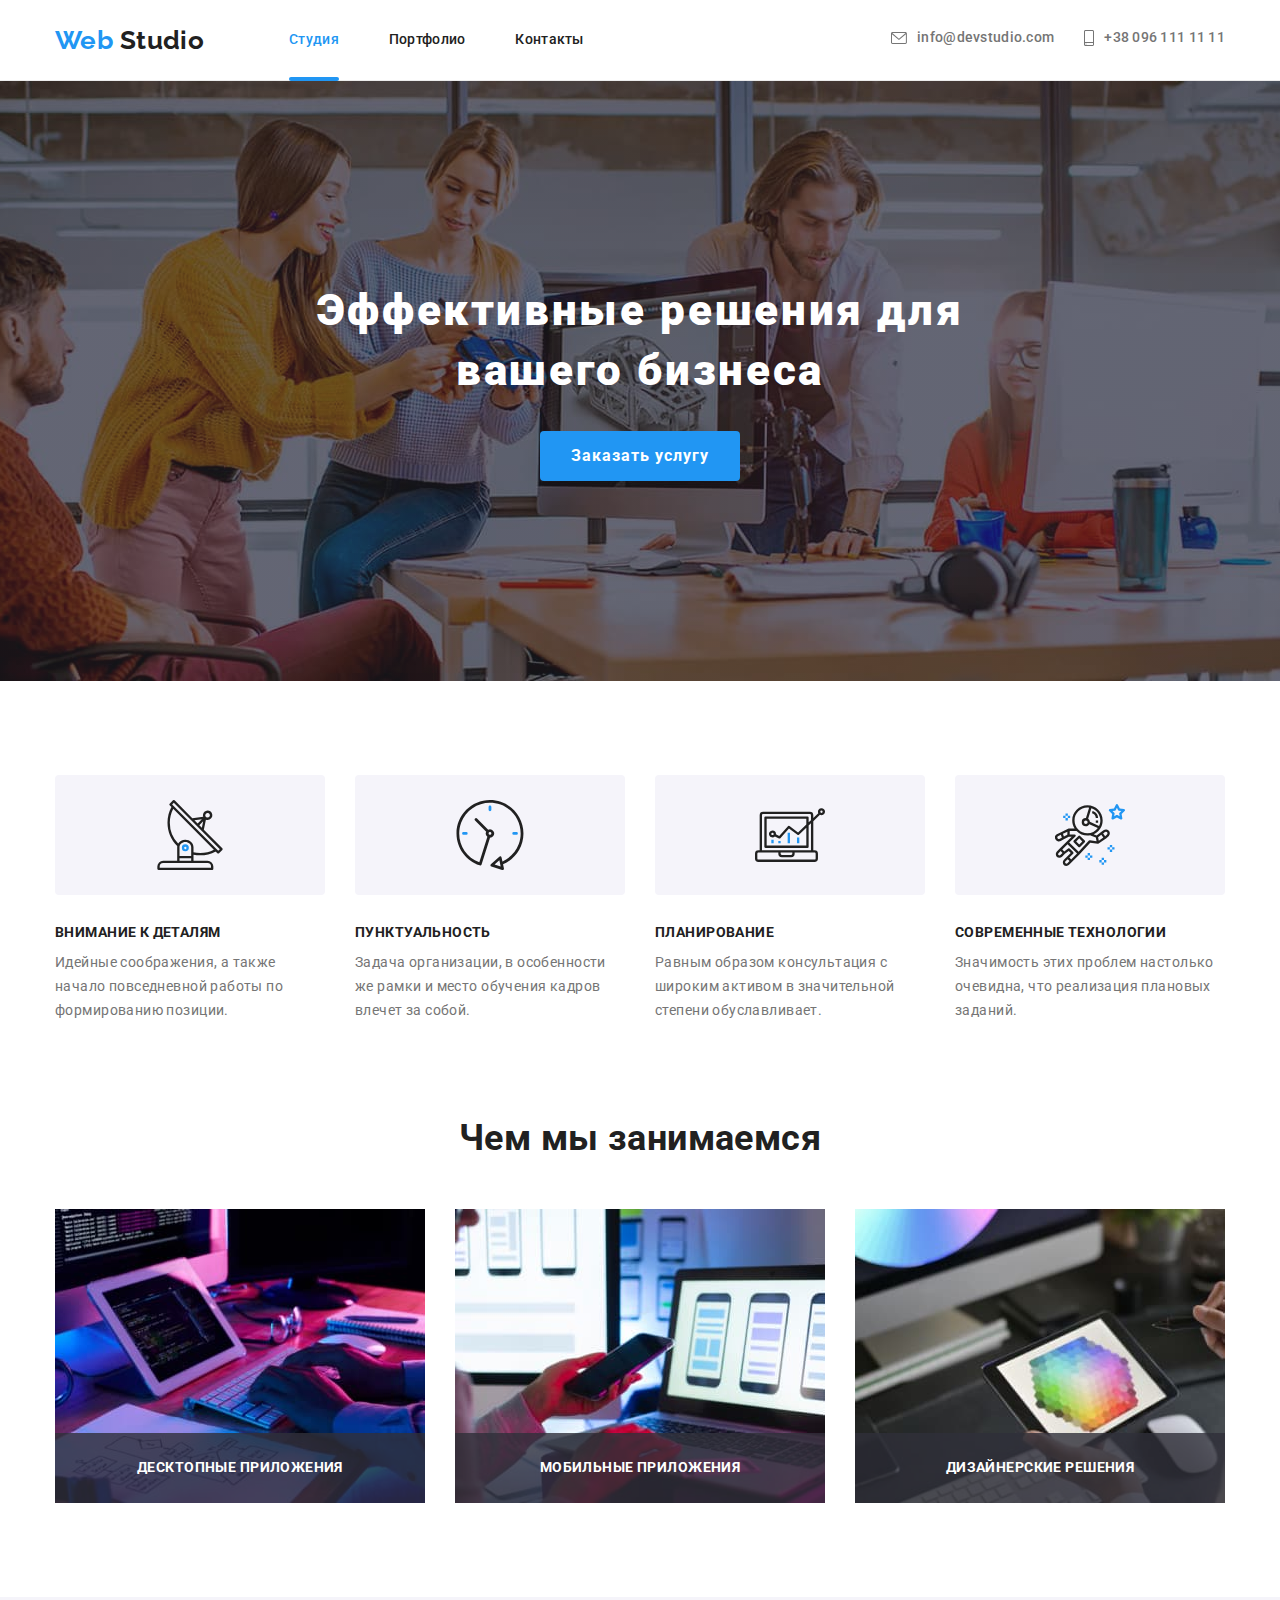
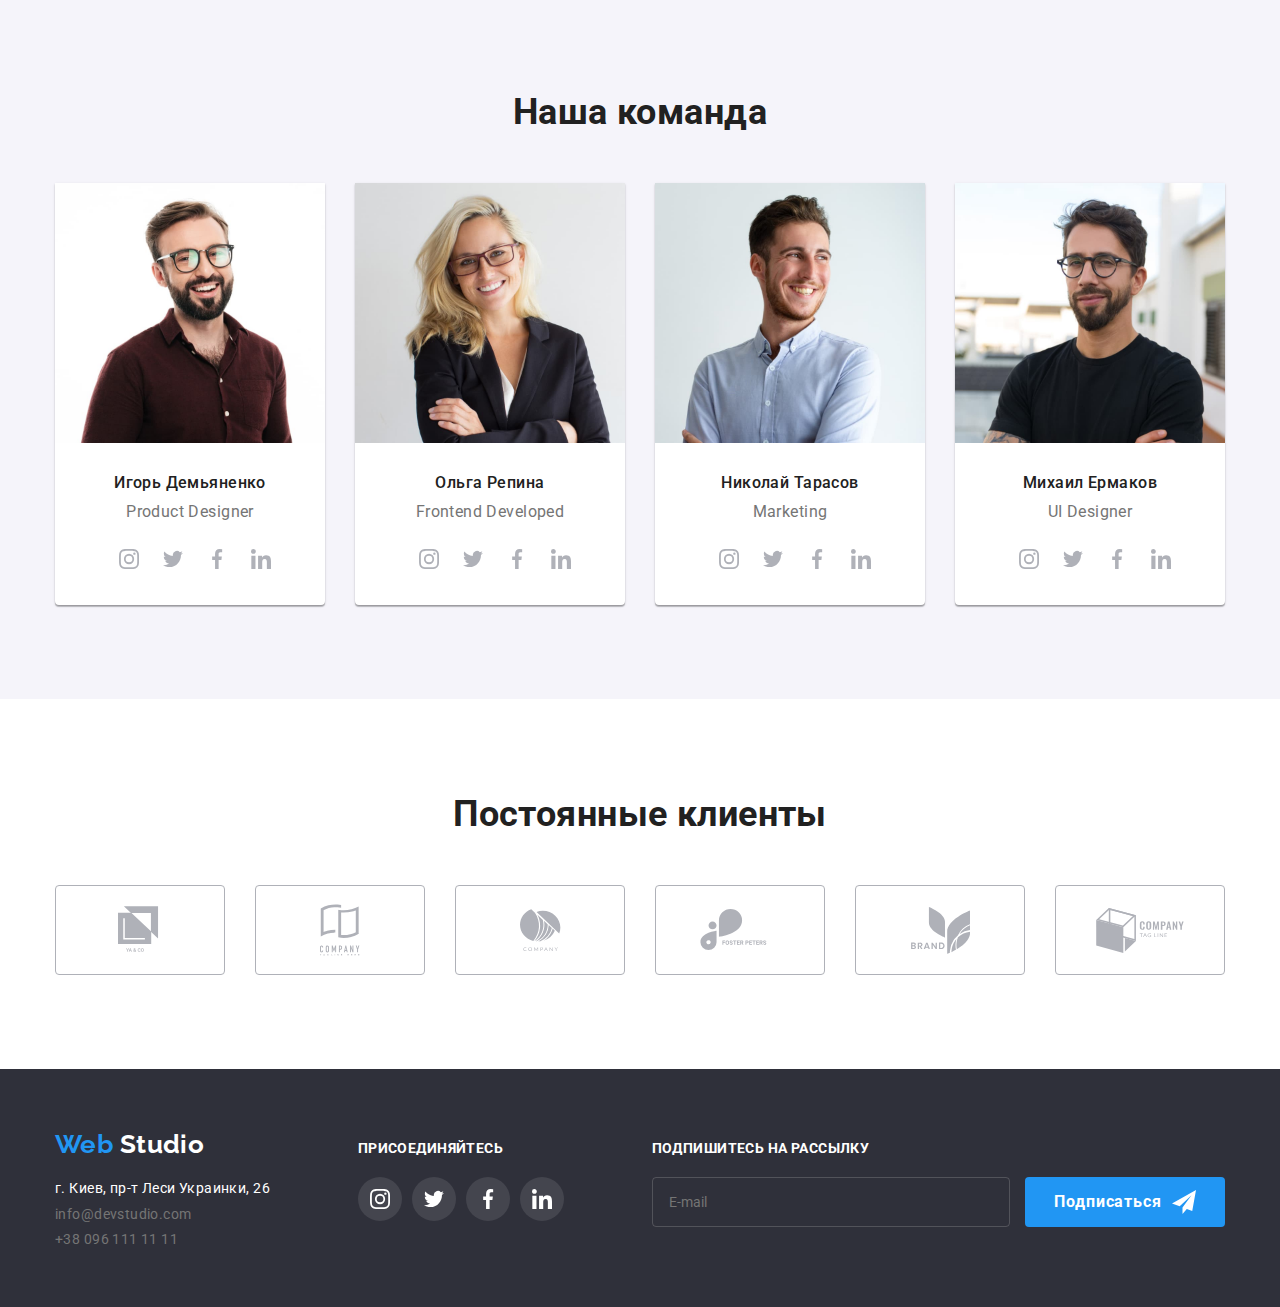
==== index.html @ 9d6dcdb8 "Suumary" ====
<!DOCTYPE html>
<html lang="ru">

<head>
  <meta charset="UTF-8">
  <meta name="viewport" content="width=device-width, initial-scale=1.0">
  <title>Студия</title>
  <link href="https://fonts.googleapis.com/css2?family=Raleway:wght@700&family=Roboto:wght@400;500;700;900&display=swap" rel="stylesheet">
  <link rel="stylesheet" href="https://cdnjs.cloudflare.com/ajax/libs/modern-normalize/0.7.0/modern-normalize.min.css">
  <link rel="stylesheet" href="./css/main.min.css">
  <script src="https://ajax.googleapis.com/ajax/libs/jquery/3.5.1/jquery.min.js"></script>
  <script src="./js/active-script.js"></script>
</head>

<body>
  <!-- Шапка сайта  -->
  <header class="page-header">

    <nav>
      <div class="container main-menu">
        <a href="./index.html" title="Logo" class="logo" lang="en"><span class="logo-color">Web</span> Studio</a>
         
        <ul class="menu-list">
          <li class="items"><a href="./index.html" class="menu-list-link">Студия</a></li>
          <li class="items"><a href="./portfolio.html" class="menu-list-link">Портфолио</a></li>
          <li class="items"><a href="./" class="menu-list-link">Контакты</a></li>
        </ul>

        <ul class="contact">
          <li class="items">
            <a href="mailto:info@devstudio.com" class="contact-link" lang="en">
              <svg class="icon-envelope">
                <use href="./images/sprite.svg#icon-envelope"></use>
              </svg> <span>info@devstudio.com</span></a>
          </li>
          <li class="items">
            <a href="tel:+380961111111" class="contact-link">
              <svg class="icon-smartphone">
                <use href="./images/sprite.svg#icon-smartphone"></use>
              </svg> <span>+38 096 111 11 11</span></a>
          </li>

        </ul>
      </div>

    </nav>
    <div class="header-line"></div>
  </header>
  <!-- Уникальный контент -->
  <main>
    <!-- Герой -->

    <section class="hero">
      <div class="hero-wrap">
        <h1 class="hero-title">
        Эффективные решения для вашего бизнеса
    </h1>

        <button type="button" class="button" data-modal-open>Заказать услугу</button>
      </div>
    </section>

    <section class="feature">
      <div class="container">
        <h2 class="reset-h indent visually-hidden">Особенности</h2>
        <ul class="feature-list">
          <li class="feature-list-items">
            <div class="feature-icon-items">
              <svg width="70" height="70">
                <use href="./images/sprite.svg#icon-antenna"></use>
              </svg>
            </div>

            <p class="feature-desc">Внимание к деталям</p>

            <p class="feature-text"> Идейные соображения, а также начало повседневной работы по формированию позиции.
            </p>
          </li>
          <li class="feature-list-items">
            <div class="feature-icon-items">
              <svg width="70" height="70">
                <use href="./images/sprite.svg#icon-clock"></use>
              </svg>
            </div>
            <p class="feature-desc">Пунктуальность</p>
            <p class="feature-text">
              Задача организации, в особенности же рамки и место обучения кадров влечет за собой.
            </p>
          </li>
          <li class="feature-list-items">
            <div class="feature-icon-items">
              <svg width="70" height="70">
                <use href="./images/sprite.svg#icon-diagram"></use>
              </svg>
            </div>
            <p class="feature-desc">Планирование</p>
            <p class="feature-text"> Равным образом консультация с широким активом в значительной степени обуславливает.
            </p>
          </li>
          <li class="feature-list-items">
            <div class="feature-icon-items">
              <svg width="70" height="70">
                <use href="./images/sprite.svg#icon-astronaut"></use>
              </svg>
            </div>
            <p class="feature-desc">Современные технологии</p>
            <p class="feature-text">Значимость этих проблем настолько очевидна, что реализация плановых заданий.
            </p>
          </li>
        </ul>
      </div>
    </section>

    <section class="box">
      <div class="container">
        <h2 class="indent">Чем мы занимаемся</h2>
        <ul class="box-list">
          <li class="box-list-items">
            <div class="items-box-1">
            <img src="./images/box-1.jpg" alt="Десктопные приложения" width="370" height="294">
            <div class="items-box-2">
            <p class="items-box-2_title">Десктопные приложения</p>
          </div>
        </div>
        </li>
            <li class="box-list-items">
              <div class="items-box-1">
              <img src="./images/box-2.jpg" alt="Мобильные приложения" width="370" height="294">
              <div class="items-box-2">
             <p class="items-box-2_title">Мобильные приложения</p>
            </div>
            </div>
            </li>
              <li class="box-list-items">
                <div class="items-box-1">
                <img src="./images/box-3.jpg" alt="Дизайнерские решения" width="370" height="294">
                <div class="items-box-2">
               <p class="items-box-2_title">Дизайнерские решения</p>
              </div>
             </div>
               </li>
        </ul>
      </div>
    </section>

    <section class="team">
      <div class="container">
        <h2 class="indent">Наша команда</h2>
        <ul class="team-list">
          <li class="team-style">
            <div>
              <img src="./images/teamcard-1.jpg" alt="Игорь Демьяненко" width="270" height="260">
            </div>
            <!-- Сделал div с помощью css можно будет легко задать стили, еще был вариант сделать список в списке.-->
            <div>
              <h3 class="team-title">Игорь Демьяненко</h3>
              <p class="team-text" lang="en">Product Designer</p>
            </div>
            <ul class="team-icon">
              <li class="items">
                <a href="" class="team-icon-link">
                  <svg width="20" height="20">
                    <use href="./images/sprite.svg#icon-instagram"></use>
                  </svg>
                </a>
              </li>
              <li class="items">
                <a href="" class="team-icon-link">
                  <svg width="20" height="20">
                    <use href="./images/sprite.svg#icon-twitter"></use>
                  </svg>
                </a>
              </li>
              <li class="items">
                <a href="" class="team-icon-link">
                  <svg width="20" height="20">
                    <use href="./images/sprite.svg#icon-facebook"></use>
                  </svg>
                </a>
              </li>
              <li class="items">
                <a href="" class="team-icon-link">
                  <svg width="20" height="20">
                    <use href="./images/sprite.svg#icon-linkedin"></use>
                  </svg>
                </a>
              </li>
            </ul>
          </li>
          <li class="team-style">
            <div>
              <img src="./images/teamcard-2.jpg" alt="Ольга Репина" width="270" height="260">
            </div>

            <div>
              <h3 class="team-title">Ольга Репина</h3>
              <p class="team-text" lang="en">Frontend Developed</p>
            </div>
            <ul class="team-icon">
              <li class="items">
                <a href="" class="team-icon-link">
                  <svg width="20" height="20">
                    <use href="./images/sprite.svg#icon-instagram"></use>
                  </svg>
                </a>
              </li>
              <li class="items">
                <a href="" class="team-icon-link">
                  <svg width="20" height="20">
                    <use href="./images/sprite.svg#icon-twitter"></use>
                  </svg>
                </a>
              </li>
              <li class="items">
                <a href="" class="team-icon-link">
                  <svg width="20" height="20">
                    <use href="./images/sprite.svg#icon-facebook"></use>
                  </svg>
                </a>
              </li>
              <li class="items">
                <a href="" class="team-icon-link">
                  <svg width="20" height="20">
                    <use href="./images/sprite.svg#icon-linkedin"></use>
                  </svg>
                </a>
              </li>
            </ul>
          </li>
          <li class="team-style">
            <div>
              <img src="./images/teamcard-3.jpg" alt="Николай Тарасов" width="270" height="260">
            </div>

            <div>
              <h3 class="team-title">Николай Тарасов</h3>
              <p class="team-text" lang="en">Marketing</p>
            </div>
            <ul class="team-icon">
              <li class="items">
                <a href="" class="team-icon-link">
                  <svg width="20" height="20">
                    <use href="./images/sprite.svg#icon-instagram"></use>
                  </svg>
                </a>
              </li>
              <li class="items">
                <a href="" class="team-icon-link">
                  <svg width="20" height="20">
                    <use href="./images/sprite.svg#icon-twitter"></use>
                  </svg>
                </a>
              </li>
              <li class="items">
                <a href="" class="team-icon-link">
                  <svg width="20" height="20">
                    <use href="./images/sprite.svg#icon-facebook"></use>
                  </svg>
                </a>
              </li>
              <li class="items">
                <a href="" class="team-icon-link">
                  <svg width="20" height="20">
                    <use href="./images/sprite.svg#icon-linkedin"></use>
                  </svg>
                </a>
              </li>
            </ul>
          </li>
          <li class="team-style">
            <div>
              <img src="./images/teamcard-4.jpg" alt="Михаил Ермаков" width="270" height="260">
            </div>

            <div>
              <h3 class="team-title">Михаил Ермаков</h3>
              <p class="team-text" lang="en">UI Designer</p>
            </div>
            <ul class="team-icon">
              <li class="items">
                <a href="" class="team-icon-link">
                  <svg width="20" height="20">
                    <use href="./images/sprite.svg#icon-instagram"></use>
                  </svg>
                </a>
              </li>
              <li class="items">
                <a href="" class="team-icon-link">
                  <svg width="20" height="20">
                    <use href="./images/sprite.svg#icon-twitter"></use>
                  </svg>
                </a>
              </li>
              <li class="items">
                <a href="" class="team-icon-link">
                  <svg width="20" height="20">
                    <use href="./images/sprite.svg#icon-facebook"></use>
                  </svg>
                </a>
              </li>
              <li class="items">
                <a href="" class="team-icon-link">
                  <svg width="20" height="20">
                    <use href="./images/sprite.svg#icon-linkedin"></use>
                  </svg>
                </a>
              </li>
            </ul>
          </li>
        </ul>

      </div>
    </section>
    <section class="client">
      <div class="container">
        <h2 class="indent">Постоянные клиенты</h2>

        <ul class="client-list">
          <li class="items">
            <a href="" class="client-list-link">
              <svg width="44.27" height="49.23">
                <use href="./images/sprite.svg#icon-logo-1"></use>
              </svg>
            </a>
          </li>
          <li class="items">
            <a href="" class="client-list-link">
              <svg width="40" height="52">
                <use href="./images/sprite.svg#icon-logo-2"></use>
              </svg>
            </a>
          </li>
          <li class="items">
            <a href="" class="client-list-link">
              <svg width="41" height="42.6">
                <use href="./images/sprite.svg#icon-logo-3"></use>
              </svg>
            </a>
          </li>
          <li class="items">
            <a href="" class="client-list-link">
              <svg width="79.66" height="42.02">
                <use href="./images/sprite.svg#icon-logo-4"></use>
              </svg>
            </a>
          </li>
          <li class="items">
            <a href="" class="client-list-link">
              <svg width="59" height="47">
                <use href="./images/sprite.svg#icon-logo-5"></use>
              </svg>
            </a>
          </li>
          <li class="items">
            <a href="" class="client-list-link">
              <svg width="88.48" height="45.44">
                <use href="./images/sprite.svg#icon-logo-6"></use>
              </svg>
            </a>
          </li>
        </ul>
      </div>
    </section>
  </main>
  <footer class="footer-section">
    <div class="footer-container">
      <div>
        <a href="./index.html" class="logo-footer" lang="en"><span class="logo-color">Web</span> Studio</a>
        <address>

        <ul class="reset-ul footer-list" class="">
            <li class="footer-contact-text">г. Киев, пр-т Леси Украинки, 26</li>
            <li class="footer-list-marg"><a href="mailto:info@devstudio.com" class="footer-contact-link" lang="en"> info@devstudio.com </a></li>
            <li class="footer-list-marg"><a href="tel:+380961111111" class="footer-contact-link"> +38 096 111 11 11 </a></li></ul>
    </address>
      </div>
      <div class="footer-social">
        <b class="footer-social-title">присоединяйтесь</b>
        <ul class="footer-social-list">
          <li class="items">
            <a href="" class="footer-social-link">
              <svg width="20" height="20">
                <use href="./images/sprite.svg#icon-instagram"></use>
              </svg>
            </a>
          </li>
          <li class="items">
            <a href="" class="footer-social-link">
              <svg width="20" height="20">
                <use href="./images/sprite.svg#icon-twitter"></use>
              </svg>
            </a>
          </li>
          <li class="items">
            <a href="" class="footer-social-link">
              <svg width="20" height="20">
                <use href="./images/sprite.svg#icon-facebook"></use>
              </svg>
            </a>
          </li>
          <li class="items">
            <a href="" class="footer-social-link">
              <svg width="20" height="20">
                <use href="./images/sprite.svg#icon-linkedin"></use>
              </svg>
            </a>
          </li>
        </ul>
      </div>
      <div class="footer-form">
        <b class="footer-social-title">Подпишитесь на рассылку</b>
        <form action="" class="footer-form-action">
          <input type="email" name="mail" id="mail" placeholder="E-mail"> 
          <button type="submit" class="button">Подписаться<svg width="24" height="24" class="footer-botton_icon">
            <use href="./images/sprite.svg#icon-send"></use>
          </svg> </button>
        </form>
      </div>
    </div>

  </footer>
  <div class="backdrop is-hidden" data-modal>
    <div class="modal">
        <button type="button" class="close-modal" data-modal-close>
          <svg width="11" height="11">
            <use href="./images/sprite.svg#icon-close"></use>
          </svg>
        </button>
      <div class="modal-form">
      <p class="modal-form_title">Оставьте свои данные, мы вам перезвоним</p>
       <form action="" class="modal-form_action">
       <div class="modal-form_action-input">
        <label for="name">Имя</label>
        <div class="modal-form_icon">
        <input type="text" name="name" id="name">
          <svg width="18" height="18" class="modal-form_icon-input">
            <use href="./images/sprite.svg#icon-person-black"></use>
          </svg>
        </div>
       </div>
       <div class="modal-form_action-input"> 
         <label for="tel">Телефон</label>
       <div class="modal-form_icon">
        <input type="tel" name="tel" id="tel">
        <svg width="18" height="18" class="modal-form_icon-input" >
          <use href="./images/sprite.svg#icon-phone-black"></use>
        </svg>
       </div>
      </div>
        <div class="modal-form_action-input">
          <label for="email">Почта</label>
          <div class="modal-form_icon">
            <input type="email" name="email" id="email">
          <svg width="18" height="18" class="modal-form_icon-input">
            <use href="./images/sprite.svg#icon-email-black"></use>
          </svg>
          </div>
        </div>
        <div class="modal-form_action-input">
          <label for="comment">Комментарий</label>
          <textarea name="comment" id="comment" cols="30" rows="10" placeholder="Введите текст"></textarea>
        </div>
        
       <div class="modal-form_action-check">
  
         <input type="checkbox" name="check" id="check" class="modal-form_check visually-hidden">
        <label for="check" class="modal-form_check-label">Соглашаюсь с рассылкой и принимаю <a href="" class="modal-form_action-link">Условия договора</a></label>
        
        </div>
<div class="modal-form_button">
  <button type="submit" class="button">Отправить</button>
</div>
        
       </form>
      </div>
      
    </div>
  </div>
  <script src="./js/modal.js"></script>
</body>

</html>
---- css/main.min.css ----
*,::after,::before{margin:0;padding:0}img{display:block}address{font-style:normal}button{border:0}a{text-decoration:none}ul{list-style-type:none}input:focus{outline:none}textarea{outline:none}:focus{outline:none}body{font-family:"Roboto",sans-serif;color:#757575;background-color:#fff;font-size:14px;line-height:1.17;letter-spacing:0.03em}h2{color:#212121;font-weight:700;font-size:36px;line-height:1.17;text-align:center}.page-header{border-bottom:1px solid #ECECEC}.container{width:1200px;margin-left:auto;margin-right:auto;padding-left:15px;padding-right:15px}.button{display:inline-block;min-width:200px;min-height:50px;margin:auto;border-radius:4px;color:#fff;background-color:#2196F3;font-weight:700;font-size:16px;line-height:1.9;letter-spacing:0.06em;transition:background-color 250ms cubic-bezier(0.4, 0, 0.2, 1)}.button:hover,.button:focus{background-color:#188CE8;cursor:pointer}.logo{color:#212121;font-family:"Raleway",sans-serif;font-weight:700;font-size:26px;line-height:1.19}.logo-color{color:#2196F3}.main-menu{display:flex;align-items:center}.menu-list{display:flex;margin-left:85px;font-weight:500;line-height:1.14;letter-spacing:0.02em}.menu-list .items:not(:last-child){margin-right:50px}.menu-list-link{padding-left:0;display:block;padding-top:32px;padding-bottom:32px;color:#212121;transition:color 250ms cubic-bezier(0.4, 0, 0.2, 1)}.menu-list .items{position:relative}.menu-list-link:hover::after{content:'';display:inherit;background-color:#2196F3}.menu-list .active{color:#2196F3}.menu-list .active::after{display:inherit;content:'';width:100%;height:4px;background-color:#2196F3;border-radius:2px;position:absolute;bottom:-1px;left:0}.menu-list-link:hover,.menu-list-link:focus{color:#2196F3}.contact{display:flex;margin-left:auto;font-weight:500;font-size:14px;line-height:1.14;letter-spacing:0.02em}.contact .items:not(:first-child){margin-left:30px}.icon-smartphone{width:10px;height:16px;margin-right:10px}.icon-envelope{width:16px;height:12px;margin-right:10px}.contact-link{display:inline-flex;align-items:center;color:#757575;fill:#757575;transition:color 250ms cubic-bezier(0.4, 0, 0.2, 1),fill 250ms cubic-bezier(0.4, 0, 0.2, 1)}.contact-link:hover,.contact-link:focus{color:#2196F3;fill:#2196F3}.hero{max-width:1600px;min-height:600px;margin-left:auto;margin-right:auto;background-image:linear-gradient(to right, rgba(47,48,58,0.4), rgba(47,48,58,0.4)),url(../images/header.jpg);background-color:black;background-repeat:no-repeat;background-position:center;background-size:cover;text-align:center;display:flex}.hero-wrap{max-width:696px;margin:auto;padding:0 15px}.hero-title{margin-top:0;margin-bottom:30px;color:#ffffff;font-weight:900;font-size:44px;line-height:1.36;letter-spacing:0.06em}.feature-desc{color:#212121;font-weight:700;line-height:1.14;text-transform:uppercase;margin-bottom:10px}.feature-text{line-height:1.714}.feature-list .feature-list-items:not(:first-child){margin-left:30px}.feature{padding-top:94px}.feature-icon-items{width:270px;height:120px;display:inline-flex;align-items:center;justify-content:center;background:#F5F4FA;border-radius:4px;margin-bottom:30px}.feature-title{color:#212121;font-weight:700;line-height:1.14}.feature-list,.box-list,.client-list,.team-list{display:flex}.box{padding-top:94px;padding-bottom:94px;text-align:center}.box-list-items:not(:first-child){margin-left:30px}.items-box-1{position:relative}.items-box-2{position:absolute;width:100%;min-height:70px;background-color:rgba(47,48,58,0.8);bottom:0;display:flex;align-items:center;justify-content:center}.box-title{color:#ffffff;font-weight:700;line-height:1.14;text-transform:uppercase}.items-box-2_title{color:#ffffff;font-weight:700;text-transform:uppercase;line-height:1.14}.team-text{display:block;margin-top:10px;margin-bottom:16px;font-size:16px;line-height:1.19}.team{padding-top:94px;padding-bottom:94px;text-align:center;background-color:#F5F4FA}.team-icon{display:flex;justify-content:center;margin-bottom:24px}.team-style{width:calc((100% - 90px)/4);background-color:#fff;box-shadow:0px 1px 3px rgba(0,0,0,0.12),0px 1px 1px rgba(0,0,0,0.14),0px 2px 1px rgba(0,0,0,0.2);border-radius:0px 0px 4px 4px}.team-style:not(:last-child){margin-right:30px}.team-icon-link{width:44px;height:44px;display:inline-flex;align-items:center;justify-content:center;fill:#afb1b8;border-radius:50%;transition:background-color 250ms cubic-bezier(0.4, 0, 0.2, 1),fill 250ms cubic-bezier(0.4, 0, 0.2, 1)}.team-icon-link:hover,.team-icon-link:focus{fill:#FFFFFF;background-color:#2196F3;border-radius:50%}.team-icon:not(:first-child){margin-left:10px}.team-title{display:block;margin-top:30px;color:#212121;font-weight:500;font-size:16px;line-height:1.19}.client{padding-top:94px;padding-bottom:94px}.client-list .items:not(:first-child){margin-left:30px}.client-list-link{width:170px;height:90px;display:inline-flex;align-items:center;justify-content:center;border:1px solid #AFB1B8;border-radius:4px;fill:#afb1b8;transition:border-color 250ms cubic-bezier(0.4, 0, 0.2, 1),fill 250ms cubic-bezier(0.4, 0, 0.2, 1)}.client-list-link:hover,.client-list-link:focus{fill:#2196F3;border-color:#2196F3}.footer-container{display:flex;justify-content:space-between;align-items:baseline;width:1200px;margin-left:auto;margin-right:auto;padding-left:15px;padding-right:15px;padding-top:60px;padding-bottom:60px}.footer-section{background-color:#2F303A}.footer-social-list{display:flex}.footer-social-list .items:not(:first-child){margin-left:10px}.footer-contact-text{color:#ffffff;line-height:1.17}.footer-form-action .button{display:inline-flex;justify-content:center;align-items:center;margin-left:12px;transition:all 250ms cubic-bezier(0.4, 0, 0.2, 1)}.footer-form-action .button:hover,.footer-form-action .button:focus{background-color:#188CE8}.footer-form-action input{min-width:358px;min-height:50px;border:1px solid rgba(165,165,165,0.3);border-radius:4px;background:transparent;padding-left:16px;color:#fff}.footer-botton_icon{margin-left:10px;fill:#ffffff}.footer-contact-link{display:inline-flex;align-items:center;color:#757575;fill:#757575;transition:color 250ms cubic-bezier(0.4, 0, 0.2, 1),fill 250ms cubic-bezier(0.4, 0, 0.2, 1)}.footer-contact-link:hover,.footer-contact-link:focus{color:#2196F3;fill:#2196F3}.footer-social-link{width:44px;height:44px;display:inline-flex;align-items:center;justify-content:center;background-color:rgba(255,255,255,0.1);border-radius:50%;fill:#ffffff;transition:background-color 250ms cubic-bezier(0.4, 0, 0.2, 1),fill 250ms cubic-bezier(0.4, 0, 0.2, 1)}.footer-social-link:hover,.footer-social-link:focus{background-color:#2196F3;fill:#ffffff}.footer-list-marg{margin-top:9px}.footer-social-title{display:block;padding-bottom:20px;color:#ffffff;font-weight:700;line-height:1.14;text-transform:uppercase}.logo-footer{display:block;margin-bottom:20px;font-family:"Raleway",sans-serif;font-weight:700;font-size:26px;line-height:1.19;color:#ffffff}.portfolio-project-list{display:flex;flex-wrap:wrap}.portfolio-project-items{width:calc((100% - 60px)/3);margin-right:30px;margin-bottom:30px}.portfolio-project-items:nth-child(3n){margin-right:0}.portfolio-project-items:nth-last-child(-n+3){margin-bottom:0}.portfolio-project-block{margin:20px 24px}.portfolio-project-items-link{display:inline-block;border:1px solid #EEEEEE}.portfolio-project-items-link:hover,.portfolio-project-items-link:focus{box-shadow:0px 1px 1px rgba(0,0,0,0.12),0px 4px 4px rgba(0,0,0,0.06),1px 4px 6px rgba(0,0,0,0.16)}.portfolio{padding-top:94px;padding-bottom:94px}.portfolio-project-items_images{position:relative;overflow:hidden}.portfolio-project-items_text{position:absolute;top:0;left:0;width:100%;height:100%;background:rgba(33,150,243,0.9);display:flex;align-items:center;justify-content:center;padding-left:24px;padding-right:24px;transform:translateY(100%);transition:transform 250ms cubic-bezier(0.4, 0, 0.2, 1)}.portfolio-project-items-link:hover .portfolio-project-items_text,.portfolio-project-items-link:focus .portfolio-project-items_text{transform:translateY(0%)}.portfolio-project-title{margin-bottom:4px;color:#212121;font-weight:700;font-size:18px;line-height:2;letter-spacing:0.06em}.portfolio-project{margin-top:50px}.portfolio-project-text{color:#757575;font-size:16px;line-height:1.9}.portfolio-project-desc{color:#ffffff;font-size:18px;line-height:1.6}.portfolio-menu-button{padding:6px 22px;background-color:#F5F4FA;color:#212121;border-radius:4px;font-weight:500;font-size:16px;line-height:1.625;cursor:pointer;transition:color 250ms cubic-bezier(0.4, 0, 0.2, 1),background-color 250ms cubic-bezier(0.4, 0, 0.2, 1)}.portfolio-menu-button:hover,.portfolio-menu-button:focus{background-color:#2196F3;color:#fff}.portfolio-menu-filter{display:flex;justify-content:center}.portfolio-menu-filter .items:not(:first-child){margin-left:8px}.portfolio-title{margin-top:0;margin-bottom:30px;color:#ffffff;font-weight:900;font-size:44px;line-height:1.36;letter-spacing:0.06em;text-align:center}.indent{margin-bottom:50px}.backdrop{position:fixed;top:0;left:0;width:100%;height:100%;background-color:rgba(0,0,0,0.2);opacity:1;transition:opacity 250ms cubic-bezier(0.4, 0, 0.2, 1)}.modal{position:absolute;width:528px;height:581px;top:50%;left:50%;background-color:#FFFFFF;box-shadow:0px 1px 3px rgba(0,0,0,0.12),0px 1px 1px rgba(0,0,0,0.14),0px 2px 1px rgba(0,0,0,0.2);border-radius:4px;transform:translate(-50%, -50%) scale(1);transition:all 250ms cubic-bezier(0.4, 0, 0.2, 1)}.backdrop.is-hidden{opacity:0;visibility:hidden;pointer-events:none}.backdrop.is-hidden .modal{transform:translate(-50%, -50%) scale(0.2)}.close-modal{position:absolute;width:30px;height:30px;top:0;right:0;margin-top:8px;margin-right:8px;display:flex;align-items:center;justify-content:center;background-color:#ffffff;border:1px solid rgba(0,0,0,0.1);border-radius:50%;cursor:pointer;transition:fill 250ms cubic-bezier(0.4, 0, 0.2, 1)}.close-modal:hover,.close-modal:focus{fill:#2196F3}.modal-form{margin-top:40px}.modal-form_title{margin-bottom:12px;font-weight:700;font-size:20px;line-height:1.15;text-align:center;color:#212121}.modal-form_action-input{display:flex;flex-direction:column;max-width:448px;margin-left:auto;margin-right:auto;font-size:12px;letter-spacing:0.01em}.modal-form_action-check{margin-top:20px;max-width:423px;margin-left:auto;margin-right:auto}.modal-form_action-check{font-size:14px;line-height:24px;letter-spacing:0.03em;color:#757575}.modal-form_action-input input{border:1px solid rgba(33,33,33,0.2);border-radius:4px;width:100%;height:40px;padding-left:42px}.modal-form_action-input input:hover,.modal-form_action-input input:focus{border:1px solid #2196F3;cursor:pointer}.modal-form_action-input:focus-within{fill:#2196F3}.modal-form_action-input textarea{border:1px solid rgba(33,33,33,0.2);border-radius:4px;resize:none;width:448px;height:120px;margin-top:4px;padding:12px 16px}.modal-form_action-input textarea:hover:hover,.modal-form_action-input textarea:hover:focus{border:1px solid #2196F3;cursor:pointer}.modal-form_action-input textarea:hover:focus:hover,.modal-form_action-input textarea:hover:focus:focus{border:1px solid #2196F3;cursor:pointer}.modal-form_action-input textarea::placeholder{line-height:1.14;letter-spacing:0.01em;color:rgba(117,117,117,0.5)}.modal-form_button{margin-top:30px;text-align:center}.modal-form_action-input+.modal-form_action-input{margin-top:10px}.modal-form_button .button{transition:background-color 250ms cubic-bezier(0.4, 0, 0.2, 1)}.modal-form_button .button:hover,.modal-form_button .button:focus{background-color:#188CE8}.modal-form_action-link{color:#2196F3;text-decoration:underline}.modal-form_action-link:hover,.modal-form_action-link:focus{text-decoration:none}.modal-form_icon{position:relative;margin-top:4px}.modal-form_icon:hover,.modal-form_icon:focus{fill:#2196F3}.modal-form_icon-input{position:absolute;left:0;top:50%;transform:translateY(-50%);margin-left:12px;pointer-events:none}.modal-form_check-label{display:flex;align-items:center}.modal-form_check-label::before{content:'';display:flex;align-items:center;display:block;width:16px;height:15px;background-image:url(../images/form-icon.svg);background-repeat:no-repeat;margin-right:10px}.modal-form_check:checked+.modal-form_check-label::before{background-image:url(../images/forma-icon-checked.svg);background-repeat:no-repeat;background-color:#2196F3;border-radius:2px;background-position:center}.visually-hidden{position:absolute !important;clip:rect(1px 1px 1px 1px);clip:rect(1px, 1px, 1px, 1px);padding:0 !important;border:0 !important;height:1px !important;width:1px !important;overflow:hidden}
/*# sourceMappingURL=main.min.css.map */
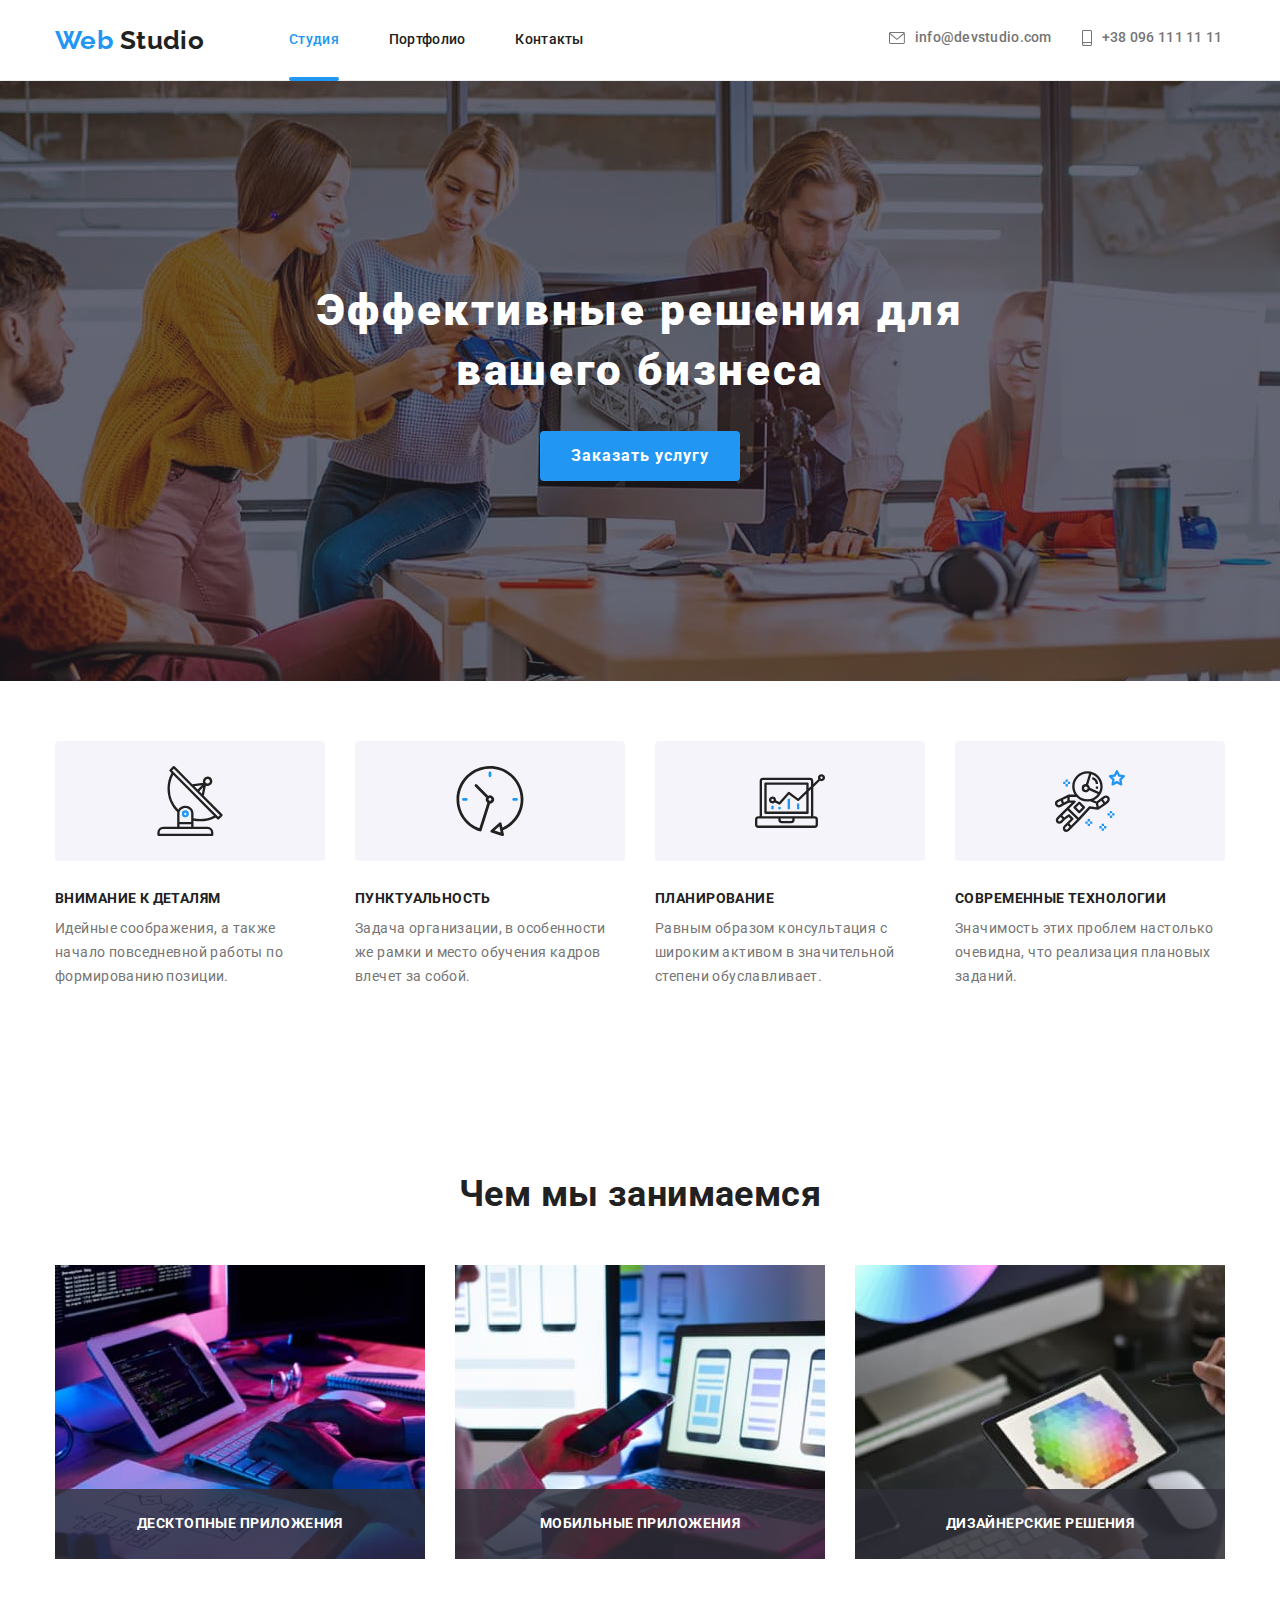
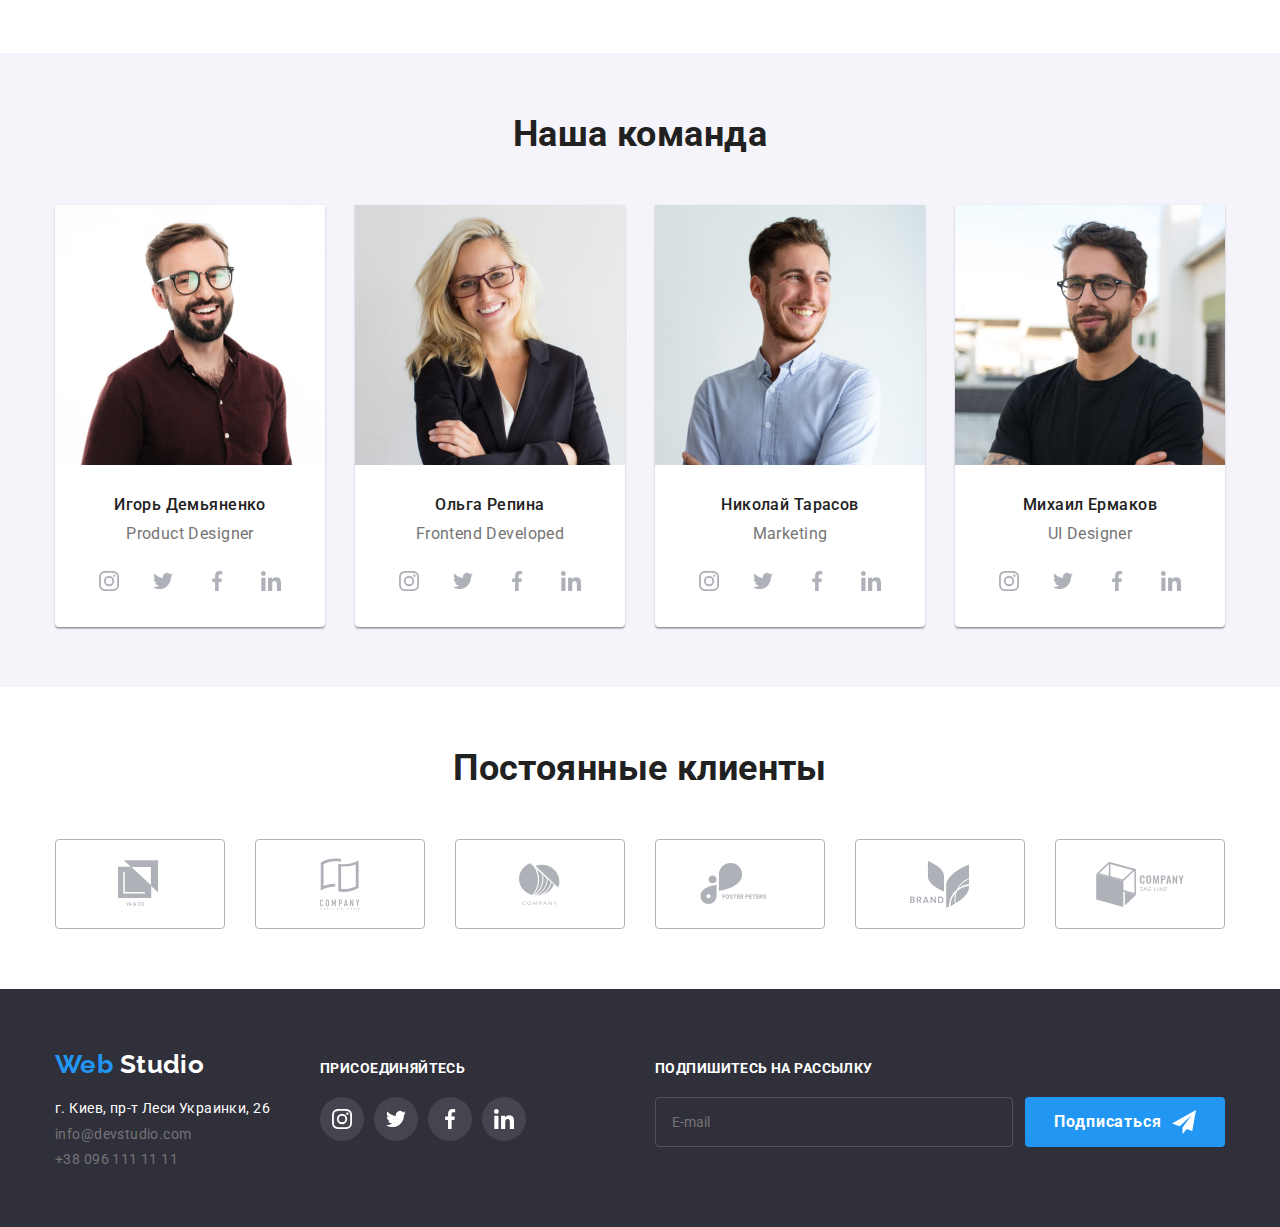
==== commit e291ccc8: "Summary" ====
--- a/index.html
+++ b/index.html
@@ -19,7 +19,13 @@
     <nav>
       <div class="container main-menu">
         <a href="./index.html" title="Logo" class="logo" lang="en"><span class="logo-color">Web</span> Studio</a>
-         
+        <button type="button" class="menu-button" data-menu-button>
+          <svg width="40" height="40">
+            <use width="18.67" height="18.67" class="icon-burger-close" href="./images/sprite.svg#icon-close"></use>
+            <use width="24" height="16" class="icon-burger" href="./images/sprite.svg#icon-menu"></use>
+            </svg>
+        </button>
+        <div class="menu-burger" data-menu>
         <ul class="menu-list">
           <li class="items"><a href="./index.html" class="menu-list-link">Студия</a></li>
           <li class="items"><a href="./portfolio.html" class="menu-list-link">Портфолио</a></li>
@@ -41,6 +47,7 @@
           </li>
 
         </ul>
+      </div>
       </div>
 
     </nav>
@@ -364,48 +371,50 @@
   </main>
   <footer class="footer-section">
     <div class="footer-container">
-      <div>
-        <a href="./index.html" class="logo-footer" lang="en"><span class="logo-color">Web</span> Studio</a>
-        <address>
-
-        <ul class="reset-ul footer-list" class="">
-            <li class="footer-contact-text">г. Киев, пр-т Леси Украинки, 26</li>
-            <li class="footer-list-marg"><a href="mailto:info@devstudio.com" class="footer-contact-link" lang="en"> info@devstudio.com </a></li>
-            <li class="footer-list-marg"><a href="tel:+380961111111" class="footer-contact-link"> +38 096 111 11 11 </a></li></ul>
-    </address>
-      </div>
-      <div class="footer-social">
-        <b class="footer-social-title">присоединяйтесь</b>
-        <ul class="footer-social-list">
-          <li class="items">
-            <a href="" class="footer-social-link">
-              <svg width="20" height="20">
-                <use href="./images/sprite.svg#icon-instagram"></use>
-              </svg>
-            </a>
-          </li>
-          <li class="items">
-            <a href="" class="footer-social-link">
-              <svg width="20" height="20">
-                <use href="./images/sprite.svg#icon-twitter"></use>
-              </svg>
-            </a>
-          </li>
-          <li class="items">
-            <a href="" class="footer-social-link">
-              <svg width="20" height="20">
-                <use href="./images/sprite.svg#icon-facebook"></use>
-              </svg>
-            </a>
-          </li>
-          <li class="items">
-            <a href="" class="footer-social-link">
-              <svg width="20" height="20">
-                <use href="./images/sprite.svg#icon-linkedin"></use>
-              </svg>
-            </a>
-          </li>
-        </ul>
+      <div class="footer-tablet">
+        <div>
+          <a href="./index.html" class="logo-footer" lang="en"><span class="logo-color">Web</span> Studio</a>
+          <address>
+  
+          <ul class="reset-ul footer-list" class="">
+              <li class="footer-contact-text">г. Киев, пр-т Леси Украинки, 26</li>
+              <li class="footer-list-marg"><a href="mailto:info@devstudio.com" class="footer-contact-link" lang="en"> info@devstudio.com </a></li>
+              <li class="footer-list-marg"><a href="tel:+380961111111" class="footer-contact-link"> +38 096 111 11 11 </a></li></ul>
+      </address>
+        </div>
+        <div class="footer-social">
+          <b class="footer-social-title">присоединяйтесь</b>
+          <ul class="footer-social-list">
+            <li class="items">
+              <a href="" class="footer-social-link">
+                <svg width="20" height="20">
+                  <use href="./images/sprite.svg#icon-instagram"></use>
+                </svg>
+              </a>
+            </li>
+            <li class="items">
+              <a href="" class="footer-social-link">
+                <svg width="20" height="20">
+                  <use href="./images/sprite.svg#icon-twitter"></use>
+                </svg>
+              </a>
+            </li>
+            <li class="items">
+              <a href="" class="footer-social-link">
+                <svg width="20" height="20">
+                  <use href="./images/sprite.svg#icon-facebook"></use>
+                </svg>
+              </a>
+            </li>
+            <li class="items">
+              <a href="" class="footer-social-link">
+                <svg width="20" height="20">
+                  <use href="./images/sprite.svg#icon-linkedin"></use>
+                </svg>
+              </a>
+            </li>
+          </ul>
+        </div>
       </div>
       <div class="footer-form">
         <b class="footer-social-title">Подпишитесь на рассылку</b>
@@ -477,6 +486,7 @@
     </div>
   </div>
   <script src="./js/modal.js"></script>
+  <script src="./js/menu-burger.js"></script>
 </body>
 
 </html>--- a/css/main.min.css
+++ b/css/main.min.css
@@ -1,2 +1,2 @@
-*,::after,::before{margin:0;padding:0}img{display:block}address{font-style:normal}button{border:0}a{text-decoration:none}ul{list-style-type:none}input:focus{outline:none}textarea{outline:none}:focus{outline:none}body{font-family:"Roboto",sans-serif;color:#757575;background-color:#fff;font-size:14px;line-height:1.17;letter-spacing:0.03em}h2{color:#212121;font-weight:700;font-size:36px;line-height:1.17;text-align:center}.page-header{border-bottom:1px solid #ECECEC}.container{width:1200px;margin-left:auto;margin-right:auto;padding-left:15px;padding-right:15px}.button{display:inline-block;min-width:200px;min-height:50px;margin:auto;border-radius:4px;color:#fff;background-color:#2196F3;font-weight:700;font-size:16px;line-height:1.9;letter-spacing:0.06em;transition:background-color 250ms cubic-bezier(0.4, 0, 0.2, 1)}.button:hover,.button:focus{background-color:#188CE8;cursor:pointer}.logo{color:#212121;font-family:"Raleway",sans-serif;font-weight:700;font-size:26px;line-height:1.19}.logo-color{color:#2196F3}.main-menu{display:flex;align-items:center}.menu-list{display:flex;margin-left:85px;font-weight:500;line-height:1.14;letter-spacing:0.02em}.menu-list .items:not(:last-child){margin-right:50px}.menu-list-link{padding-left:0;display:block;padding-top:32px;padding-bottom:32px;color:#212121;transition:color 250ms cubic-bezier(0.4, 0, 0.2, 1)}.menu-list .items{position:relative}.menu-list-link:hover::after{content:'';display:inherit;background-color:#2196F3}.menu-list .active{color:#2196F3}.menu-list .active::after{display:inherit;content:'';width:100%;height:4px;background-color:#2196F3;border-radius:2px;position:absolute;bottom:-1px;left:0}.menu-list-link:hover,.menu-list-link:focus{color:#2196F3}.contact{display:flex;margin-left:auto;font-weight:500;font-size:14px;line-height:1.14;letter-spacing:0.02em}.contact .items:not(:first-child){margin-left:30px}.icon-smartphone{width:10px;height:16px;margin-right:10px}.icon-envelope{width:16px;height:12px;margin-right:10px}.contact-link{display:inline-flex;align-items:center;color:#757575;fill:#757575;transition:color 250ms cubic-bezier(0.4, 0, 0.2, 1),fill 250ms cubic-bezier(0.4, 0, 0.2, 1)}.contact-link:hover,.contact-link:focus{color:#2196F3;fill:#2196F3}.hero{max-width:1600px;min-height:600px;margin-left:auto;margin-right:auto;background-image:linear-gradient(to right, rgba(47,48,58,0.4), rgba(47,48,58,0.4)),url(../images/header.jpg);background-color:black;background-repeat:no-repeat;background-position:center;background-size:cover;text-align:center;display:flex}.hero-wrap{max-width:696px;margin:auto;padding:0 15px}.hero-title{margin-top:0;margin-bottom:30px;color:#ffffff;font-weight:900;font-size:44px;line-height:1.36;letter-spacing:0.06em}.feature-desc{color:#212121;font-weight:700;line-height:1.14;text-transform:uppercase;margin-bottom:10px}.feature-text{line-height:1.714}.feature-list .feature-list-items:not(:first-child){margin-left:30px}.feature{padding-top:94px}.feature-icon-items{width:270px;height:120px;display:inline-flex;align-items:center;justify-content:center;background:#F5F4FA;border-radius:4px;margin-bottom:30px}.feature-title{color:#212121;font-weight:700;line-height:1.14}.feature-list,.box-list,.client-list,.team-list{display:flex}.box{padding-top:94px;padding-bottom:94px;text-align:center}.box-list-items:not(:first-child){margin-left:30px}.items-box-1{position:relative}.items-box-2{position:absolute;width:100%;min-height:70px;background-color:rgba(47,48,58,0.8);bottom:0;display:flex;align-items:center;justify-content:center}.box-title{color:#ffffff;font-weight:700;line-height:1.14;text-transform:uppercase}.items-box-2_title{color:#ffffff;font-weight:700;text-transform:uppercase;line-height:1.14}.team-text{display:block;margin-top:10px;margin-bottom:16px;font-size:16px;line-height:1.19}.team{padding-top:94px;padding-bottom:94px;text-align:center;background-color:#F5F4FA}.team-icon{display:flex;justify-content:center;margin-bottom:24px}.team-style{width:calc((100% - 90px)/4);background-color:#fff;box-shadow:0px 1px 3px rgba(0,0,0,0.12),0px 1px 1px rgba(0,0,0,0.14),0px 2px 1px rgba(0,0,0,0.2);border-radius:0px 0px 4px 4px}.team-style:not(:last-child){margin-right:30px}.team-icon-link{width:44px;height:44px;display:inline-flex;align-items:center;justify-content:center;fill:#afb1b8;border-radius:50%;transition:background-color 250ms cubic-bezier(0.4, 0, 0.2, 1),fill 250ms cubic-bezier(0.4, 0, 0.2, 1)}.team-icon-link:hover,.team-icon-link:focus{fill:#FFFFFF;background-color:#2196F3;border-radius:50%}.team-icon:not(:first-child){margin-left:10px}.team-title{display:block;margin-top:30px;color:#212121;font-weight:500;font-size:16px;line-height:1.19}.client{padding-top:94px;padding-bottom:94px}.client-list .items:not(:first-child){margin-left:30px}.client-list-link{width:170px;height:90px;display:inline-flex;align-items:center;justify-content:center;border:1px solid #AFB1B8;border-radius:4px;fill:#afb1b8;transition:border-color 250ms cubic-bezier(0.4, 0, 0.2, 1),fill 250ms cubic-bezier(0.4, 0, 0.2, 1)}.client-list-link:hover,.client-list-link:focus{fill:#2196F3;border-color:#2196F3}.footer-container{display:flex;justify-content:space-between;align-items:baseline;width:1200px;margin-left:auto;margin-right:auto;padding-left:15px;padding-right:15px;padding-top:60px;padding-bottom:60px}.footer-section{background-color:#2F303A}.footer-social-list{display:flex}.footer-social-list .items:not(:first-child){margin-left:10px}.footer-contact-text{color:#ffffff;line-height:1.17}.footer-form-action .button{display:inline-flex;justify-content:center;align-items:center;margin-left:12px;transition:all 250ms cubic-bezier(0.4, 0, 0.2, 1)}.footer-form-action .button:hover,.footer-form-action .button:focus{background-color:#188CE8}.footer-form-action input{min-width:358px;min-height:50px;border:1px solid rgba(165,165,165,0.3);border-radius:4px;background:transparent;padding-left:16px;color:#fff}.footer-botton_icon{margin-left:10px;fill:#ffffff}.footer-contact-link{display:inline-flex;align-items:center;color:#757575;fill:#757575;transition:color 250ms cubic-bezier(0.4, 0, 0.2, 1),fill 250ms cubic-bezier(0.4, 0, 0.2, 1)}.footer-contact-link:hover,.footer-contact-link:focus{color:#2196F3;fill:#2196F3}.footer-social-link{width:44px;height:44px;display:inline-flex;align-items:center;justify-content:center;background-color:rgba(255,255,255,0.1);border-radius:50%;fill:#ffffff;transition:background-color 250ms cubic-bezier(0.4, 0, 0.2, 1),fill 250ms cubic-bezier(0.4, 0, 0.2, 1)}.footer-social-link:hover,.footer-social-link:focus{background-color:#2196F3;fill:#ffffff}.footer-list-marg{margin-top:9px}.footer-social-title{display:block;padding-bottom:20px;color:#ffffff;font-weight:700;line-height:1.14;text-transform:uppercase}.logo-footer{display:block;margin-bottom:20px;font-family:"Raleway",sans-serif;font-weight:700;font-size:26px;line-height:1.19;color:#ffffff}.portfolio-project-list{display:flex;flex-wrap:wrap}.portfolio-project-items{width:calc((100% - 60px)/3);margin-right:30px;margin-bottom:30px}.portfolio-project-items:nth-child(3n){margin-right:0}.portfolio-project-items:nth-last-child(-n+3){margin-bottom:0}.portfolio-project-block{margin:20px 24px}.portfolio-project-items-link{display:inline-block;border:1px solid #EEEEEE}.portfolio-project-items-link:hover,.portfolio-project-items-link:focus{box-shadow:0px 1px 1px rgba(0,0,0,0.12),0px 4px 4px rgba(0,0,0,0.06),1px 4px 6px rgba(0,0,0,0.16)}.portfolio{padding-top:94px;padding-bottom:94px}.portfolio-project-items_images{position:relative;overflow:hidden}.portfolio-project-items_text{position:absolute;top:0;left:0;width:100%;height:100%;background:rgba(33,150,243,0.9);display:flex;align-items:center;justify-content:center;padding-left:24px;padding-right:24px;transform:translateY(100%);transition:transform 250ms cubic-bezier(0.4, 0, 0.2, 1)}.portfolio-project-items-link:hover .portfolio-project-items_text,.portfolio-project-items-link:focus .portfolio-project-items_text{transform:translateY(0%)}.portfolio-project-title{margin-bottom:4px;color:#212121;font-weight:700;font-size:18px;line-height:2;letter-spacing:0.06em}.portfolio-project{margin-top:50px}.portfolio-project-text{color:#757575;font-size:16px;line-height:1.9}.portfolio-project-desc{color:#ffffff;font-size:18px;line-height:1.6}.portfolio-menu-button{padding:6px 22px;background-color:#F5F4FA;color:#212121;border-radius:4px;font-weight:500;font-size:16px;line-height:1.625;cursor:pointer;transition:color 250ms cubic-bezier(0.4, 0, 0.2, 1),background-color 250ms cubic-bezier(0.4, 0, 0.2, 1)}.portfolio-menu-button:hover,.portfolio-menu-button:focus{background-color:#2196F3;color:#fff}.portfolio-menu-filter{display:flex;justify-content:center}.portfolio-menu-filter .items:not(:first-child){margin-left:8px}.portfolio-title{margin-top:0;margin-bottom:30px;color:#ffffff;font-weight:900;font-size:44px;line-height:1.36;letter-spacing:0.06em;text-align:center}.indent{margin-bottom:50px}.backdrop{position:fixed;top:0;left:0;width:100%;height:100%;background-color:rgba(0,0,0,0.2);opacity:1;transition:opacity 250ms cubic-bezier(0.4, 0, 0.2, 1)}.modal{position:absolute;width:528px;height:581px;top:50%;left:50%;background-color:#FFFFFF;box-shadow:0px 1px 3px rgba(0,0,0,0.12),0px 1px 1px rgba(0,0,0,0.14),0px 2px 1px rgba(0,0,0,0.2);border-radius:4px;transform:translate(-50%, -50%) scale(1);transition:all 250ms cubic-bezier(0.4, 0, 0.2, 1)}.backdrop.is-hidden{opacity:0;visibility:hidden;pointer-events:none}.backdrop.is-hidden .modal{transform:translate(-50%, -50%) scale(0.2)}.close-modal{position:absolute;width:30px;height:30px;top:0;right:0;margin-top:8px;margin-right:8px;display:flex;align-items:center;justify-content:center;background-color:#ffffff;border:1px solid rgba(0,0,0,0.1);border-radius:50%;cursor:pointer;transition:fill 250ms cubic-bezier(0.4, 0, 0.2, 1)}.close-modal:hover,.close-modal:focus{fill:#2196F3}.modal-form{margin-top:40px}.modal-form_title{margin-bottom:12px;font-weight:700;font-size:20px;line-height:1.15;text-align:center;color:#212121}.modal-form_action-input{display:flex;flex-direction:column;max-width:448px;margin-left:auto;margin-right:auto;font-size:12px;letter-spacing:0.01em}.modal-form_action-check{margin-top:20px;max-width:423px;margin-left:auto;margin-right:auto}.modal-form_action-check{font-size:14px;line-height:24px;letter-spacing:0.03em;color:#757575}.modal-form_action-input input{border:1px solid rgba(33,33,33,0.2);border-radius:4px;width:100%;height:40px;padding-left:42px}.modal-form_action-input input:hover,.modal-form_action-input input:focus{border:1px solid #2196F3;cursor:pointer}.modal-form_action-input:focus-within{fill:#2196F3}.modal-form_action-input textarea{border:1px solid rgba(33,33,33,0.2);border-radius:4px;resize:none;width:448px;height:120px;margin-top:4px;padding:12px 16px}.modal-form_action-input textarea:hover:hover,.modal-form_action-input textarea:hover:focus{border:1px solid #2196F3;cursor:pointer}.modal-form_action-input textarea:hover:focus:hover,.modal-form_action-input textarea:hover:focus:focus{border:1px solid #2196F3;cursor:pointer}.modal-form_action-input textarea::placeholder{line-height:1.14;letter-spacing:0.01em;color:rgba(117,117,117,0.5)}.modal-form_button{margin-top:30px;text-align:center}.modal-form_action-input+.modal-form_action-input{margin-top:10px}.modal-form_button .button{transition:background-color 250ms cubic-bezier(0.4, 0, 0.2, 1)}.modal-form_button .button:hover,.modal-form_button .button:focus{background-color:#188CE8}.modal-form_action-link{color:#2196F3;text-decoration:underline}.modal-form_action-link:hover,.modal-form_action-link:focus{text-decoration:none}.modal-form_icon{position:relative;margin-top:4px}.modal-form_icon:hover,.modal-form_icon:focus{fill:#2196F3}.modal-form_icon-input{position:absolute;left:0;top:50%;transform:translateY(-50%);margin-left:12px;pointer-events:none}.modal-form_check-label{display:flex;align-items:center}.modal-form_check-label::before{content:'';display:flex;align-items:center;display:block;width:16px;height:15px;background-image:url(../images/form-icon.svg);background-repeat:no-repeat;margin-right:10px}.modal-form_check:checked+.modal-form_check-label::before{background-image:url(../images/forma-icon-checked.svg);background-repeat:no-repeat;background-color:#2196F3;border-radius:2px;background-position:center}.visually-hidden{position:absolute !important;clip:rect(1px 1px 1px 1px);clip:rect(1px, 1px, 1px, 1px);padding:0 !important;border:0 !important;height:1px !important;width:1px !important;overflow:hidden}
+*,::after,::before{margin:0;padding:0}img{display:block}address{font-style:normal}button{border:0}a{text-decoration:none}ul{list-style-type:none}input:focus{outline:none}textarea{outline:none}:focus{outline:none}body{font-family:"Roboto",sans-serif;color:#757575;background-color:#fff;font-size:14px;line-height:1.17;letter-spacing:0.03em}h2{color:#212121;font-weight:700;line-height:1.17;text-align:center}@media screen and (min-width: 480px){h2{font-size:28px}}@media screen and (min-width: 768px){h2{font-size:28px}}@media screen and (min-width: 1200px){h2{font-size:36px}}.page-header{border-bottom:1px solid #ECECEC;position:relative}.container{padding-left:15px;padding-right:15px;margin-left:auto;margin-right:auto}@media screen and (min-width: 480px){.container{width:480px}}@media screen and (min-width: 768px){.container{width:768px}}@media screen and (min-width: 1200px){.container{width:1200px}}.button{display:inline-block;min-width:200px;min-height:50px;margin:auto;border-radius:4px;color:#fff;background-color:#2196F3;font-weight:700;font-size:16px;line-height:1.9;letter-spacing:0.06em;transition:background-color 250ms cubic-bezier(0.4, 0, 0.2, 1)}.button:hover,.button:focus{background-color:#188CE8;cursor:pointer}@media screen and (min-width: 480px){.menu-button{width:40px;height:40px;display:inline-flex;border:none;background-color:transparent;margin-left:auto;padding:10px}.menu-button .icon-burger-close{display:none}.menu-button.is-open .icon-burger-close{display:block}.menu-button.is-open .icon-burger{display:none}}@media screen and (min-width: 768px){.menu-button{display:none}}.logo{color:#212121;font-family:"Raleway",sans-serif;font-weight:700;line-height:1.19}@media screen and (min-width: 480px){.logo{font-size:24px;line-height:1.17}}@media screen and (min-width: 480px) and (max-width: 767px){.logo{padding-top:16px;padding-bottom:16px}}@media screen and (min-width: 768px){.logo{font-size:24px;line-height:1.17}}@media screen and (min-width: 1200px){.logo{font-size:26px;line-height:1.19}}.logo-color{color:#2196F3}.main-menu{display:flex;align-items:center}.menu-list{font-weight:500;line-height:1.14;letter-spacing:0.02em}@media screen and (min-width: 480px){.menu-list{display:block}}@media screen and (max-width: 767px){.menu-list{margin-bottom:60px;font-size:18px;line-height:1.17}}@media screen and (min-width: 768px){.menu-list{display:flex;margin-left:85px}}@media screen and (min-width: 1200px){.menu-list{display:flex;margin-left:85px}}@media screen and (min-width: 768px){.menu-list .items:not(:last-child){margin-right:50px}}.menu-list-link{padding-left:0;display:block;color:#212121;transition:color 250ms cubic-bezier(0.4, 0, 0.2, 1)}@media screen and (max-width: 767px){.menu-list-link{padding-bottom:8px}}@media screen and (min-width: 768px){.menu-list-link{padding-top:32px;padding-bottom:32px}}@media screen and (min-width: 1200px){.menu-list-link{padding-top:32px;padding-bottom:32px}}.menu-list .items{position:relative}@media screen and (max-width: 767px){.menu-list .items:not(:first-child){margin-top:40px}}.menu-list-link:hover::after{content:'';display:inherit;background-color:#2196F3}.menu-list .active{color:#2196F3}@media screen and (max-width: 767px){.menu-list .active{display:inline-flex;border-bottom:2px solid #2196F3}}@media screen and (min-width: 768px){.menu-list .active::after{display:inherit;content:'';width:100%;height:4px;background-color:#2196F3;border-radius:2px;position:absolute;bottom:-1px;left:0}}.menu-list-link:hover,.menu-list-link:focus{color:#2196F3}@media screen and (max-width: 767px){.menu-burger{width:100%;position:absolute;top:100%;left:0;background-color:#ffffff;border-top:1px solid #ECECEC;text-align:center;padding-top:60px;padding-bottom:60px;min-height:397px;display:none}.menu-burger.is-open{display:block}}@media screen and (min-width: 768px){.menu-burger{display:flex;align-items:center}}.container .menu-button{cursor:pointer;fill:currentColor}.menu-button:hover,.menu-button:focus{fill:#2196F3}.menu-button.is-open{fill:currentColor}.menu-button.is-open:hover{fill:#2196F3}.contact{margin-left:auto;font-weight:500;font-size:14px;line-height:1.14;letter-spacing:0.02em}@media screen and (max-width: 767px){.contact{font-size:18px;line-height:1.17}}@media screen and (min-width: 480px){.contact{display:block}}@media screen and (min-width: 768px){.contact{display:block;margin-left:50px}}@media screen and (min-width: 1200px){.contact{display:flex;margin-left:305px}}@media screen and (max-width: 767px){.contact .items:not(:first-child){margin-top:16px}}@media screen and (min-width: 768px){.contact .items:not(:first-child){margin-left:0}}@media screen and (min-width: 1200px){.contact .items:not(:first-child){margin-left:30px}}.icon-smartphone{width:10px;height:16px;margin-right:10px}.icon-envelope{width:16px;height:12px;margin-right:10px}.contact-link{display:inline-flex;align-items:center;color:#757575;fill:#757575;transition:color 250ms cubic-bezier(0.4, 0, 0.2, 1),fill 250ms cubic-bezier(0.4, 0, 0.2, 1)}.contact-link:hover,.contact-link:focus{color:#2196F3;fill:#2196F3}.hero{max-width:1600px;min-height:600px;margin-left:auto;margin-right:auto;background-image:linear-gradient(to right, rgba(47,48,58,0.4), rgba(47,48,58,0.4)),url(../images/header.jpg);background-color:black;background-repeat:no-repeat;background-position:center;background-size:cover;text-align:center;display:flex}.hero-wrap{max-width:696px;margin:auto;padding:0 15px}.hero-title{margin-top:0;margin-bottom:30px;color:#ffffff;font-weight:900;font-size:44px;line-height:1.36;letter-spacing:0.06em}@media screen and (min-width: 480px) and (max-width: 1199px){.hero-title{font-size:26px;line-height:1.615}}.feature-desc{color:#212121;font-weight:700;line-height:1.14;text-transform:uppercase;margin-bottom:10px}@media screen and (min-width: 480px) and (max-width: 767px){.feature-desc{text-align:center}}.feature-text{line-height:1.714}@media screen and (min-width: 480px){.feature-list{display:block}}@media screen and (min-width: 768px){.feature-list{display:flex;flex-wrap:wrap}}@media screen and (min-width: 480px) and (max-width: 767px){.feature-list-items:not(:last-child){margin-bottom:30px}}@media screen and (min-width: 768px){.feature-list-items{width:calc((100% - 30px) / 2)}}@media screen and (min-width: 768px) and (max-width: 1199px){.feature-list-items:nth-child(2n){margin-left:30px}}@media screen and (min-width: 768px){.feature-list-items:not(:nth-last-child(-n+2)){margin-bottom:30px}}@media screen and (min-width: 1200px){.feature-list-items{width:calc((100% - 90px) / 4)}.feature-list-items:not(:first-child){margin-left:30px}}.feature{padding-top:94px}@media screen and (min-width: 480px){.feature{padding-top:60px;padding-bottom:60px}}.feature-icon-items{width:100%;height:120px;display:inline-flex;align-items:center;justify-content:center;background:#F5F4FA;border-radius:4px;margin-bottom:30px}.feature-title{color:#212121;font-weight:700;line-height:1.14}.box{padding-top:94px;padding-bottom:94px;text-align:center}@media screen and (min-width: 480px) and (max-width: 1199px){.box{display:none}}@media screen and (min-width: 480px){.box-list{display:block}}@media screen and (min-width: 768px){.box-list{display:flex;flex-wrap:wrap}}@media screen and (min-width: 1200px){.box-list{display:flex}}.box-list-items:not(:first-child){margin-left:30px}.items-box-1{position:relative}.items-box-2{position:absolute;width:100%;min-height:70px;background-color:rgba(47,48,58,0.8);bottom:0;display:flex;align-items:center;justify-content:center}.box-title{color:#ffffff;font-weight:700;line-height:1.14;text-transform:uppercase}.items-box-2_title{color:#ffffff;font-weight:700;text-transform:uppercase;line-height:1.14}.team-text{display:block;margin-top:10px;margin-bottom:16px;font-size:16px;line-height:1.19}.team{padding-top:94px;padding-bottom:94px;text-align:center;background-color:#F5F4FA}@media screen and (min-width: 480px){.team{padding-top:60px;padding-bottom:60px}}@media screen and (min-width: 480px){.team-list{display:block}}@media screen and (min-width: 768px){.team-list{display:flex;flex-wrap:wrap}}@media screen and (min-width: 1200px){.team-list{display:flex}}.team-icon{display:flex;justify-content:center;padding-bottom:24px}.team-style{background-color:#fff;box-shadow:0px 1px 3px rgba(0,0,0,0.12),0px 1px 1px rgba(0,0,0,0.14),0px 2px 1px rgba(0,0,0,0.2);border-radius:0px 0px 4px 4px}@media screen and (min-width: 480px){.team-style{width:100%}}@media screen and (max-width: 500px){.team-style:not(:last-child){margin-bottom:60px}}@media screen and (min-width: 768px){.team-style{width:calc((100% - 30px)/2)}}@media screen and (min-width: 768px) and (max-width: 1199px){.team-style:nth-child(2n){margin-left:30px}}@media screen and (min-width: 768px) and (max-width: 1199px){.team-style:not(:nth-last-child(-n+2)){margin-bottom:30px}}@media screen and (min-width: 1200px){.team-style{width:calc((100% - 90px)/4)}.team-style:not(:first-child){margin-left:30px}}.team-icon-link{width:44px;height:44px;display:inline-flex;align-items:center;justify-content:center;fill:#afb1b8;border-radius:50%;transition:background-color 250ms cubic-bezier(0.4, 0, 0.2, 1),fill 250ms cubic-bezier(0.4, 0, 0.2, 1)}.team-icon-link:hover,.team-icon-link:focus{fill:#FFFFFF;background-color:#2196F3;border-radius:50%}.team-icon .items:not(:first-child){margin-left:10px}.team-title{display:block;margin-top:30px;color:#212121;font-weight:500;font-size:16px;line-height:1.19}.client{padding-top:94px;padding-bottom:94px}@media screen and (min-width: 480px){.client{padding-top:60px;padding-bottom:60px}}.client-list{display:flex}@media screen and (min-width: 480px){.client-list{flex-wrap:wrap}}@media screen and (min-width: 1200px){.client-list{flex-wrap:none}}@media screen and (min-width: 480px){.client-list .items{width:calc((100% - 30px) / 2)}}@media screen and (min-width: 480px) and (max-width: 767px){.client-list .items:nth-child(2n){margin-left:30px}}@media screen and (min-width: 480px) and (max-width: 767px){.client-list .items:not(:nth-last-child(-n+2)){margin-bottom:30px}}@media screen and (min-width: 768px){.client-list .items{width:calc((100% - 60px) / 3)}}@media screen and (min-width: 768px) and (max-width: 1199px){.client-list .items:not(:nth-child(3n)){margin-right:30px}}@media screen and (min-width: 768px) and (max-width: 1199px){.client-list .items:not(:nth-last-child(-n+3)){margin-bottom:30px}}@media screen and (min-width: 1200px){.client-list .items{width:calc((100% - 150px) / 6);margin-bottom:0}.client-list .items:not(:first-child){margin-left:30px}}.client-list-link{width:170px;height:90px;display:inline-flex;align-items:center;justify-content:center;border:1px solid #AFB1B8;border-radius:4px;fill:#afb1b8;transition:border-color 250ms cubic-bezier(0.4, 0, 0.2, 1),fill 250ms cubic-bezier(0.4, 0, 0.2, 1)}@media screen and (min-width: 480px){.client-list-link{width:100%}}.client-list-link:hover,.client-list-link:focus{fill:#2196F3;border-color:#2196F3}.footer-container{display:flex;justify-content:space-between;align-items:baseline;margin-left:auto;margin-right:auto;padding-left:15px;padding-right:15px;padding-top:60px;padding-bottom:60px}@media screen and (min-width: 480px){.footer-container{width:480px}}@media screen and (min-width: 480px) and (max-width: 1199px){.footer-container{display:block;text-align:center}}@media screen and (min-width: 768px){.footer-container{width:768px}}@media screen and (min-width: 1200px){.footer-container{width:1200px}}.footer-section{background-color:#2F303A}.footer-social-list{display:flex}@media screen and (min-width: 480px){.footer-social-list{justify-content:center}}.footer-social-list .items:not(:first-child){margin-left:10px}.footer-contact-text{color:#ffffff;line-height:1.17}.footer-form-action .button{display:inline-flex;justify-content:center;align-items:center;margin-left:12px;transition:all 250ms cubic-bezier(0.4, 0, 0.2, 1)}@media screen and (min-width: 480px) and (max-width: 1199px){.footer-form-action .button{margin-top:20px}}.footer-form-action .button:hover,.footer-form-action .button:focus{background-color:#188CE8}@media screen and (min-width: 1200px){.footer-form-action{display:flex}}.footer-form-action input{min-width:358px;min-height:50px;border:1px solid rgba(165,165,165,0.3);border-radius:4px;background:transparent;padding-left:16px;color:#fff}@media screen and (min-width: 480px){.footer-form-action input{width:100%}}@media screen and (min-width: 768px) and (max-width: 1199px){.footer-form-action input{width:450px;display:block;margin:auto}}.footer-botton_icon{margin-left:10px;fill:#ffffff}.footer-contact-link{display:inline-flex;align-items:center;color:#757575;fill:#757575;transition:color 250ms cubic-bezier(0.4, 0, 0.2, 1),fill 250ms cubic-bezier(0.4, 0, 0.2, 1)}.footer-contact-link:hover,.footer-contact-link:focus{color:#2196F3;fill:#2196F3}@media screen and (min-width: 480px) and (max-width: 767px){.footer-social{margin-top:60px;margin-bottom:60px}}@media screen and (min-width: 1200px){.footer-social{margin-left:50px}}.footer-social-link{width:44px;height:44px;display:inline-flex;align-items:center;justify-content:center;background-color:rgba(255,255,255,0.1);border-radius:50%;fill:#ffffff;transition:background-color 250ms cubic-bezier(0.4, 0, 0.2, 1),fill 250ms cubic-bezier(0.4, 0, 0.2, 1)}.footer-social-link:hover,.footer-social-link:focus{background-color:#2196F3;fill:#ffffff}.footer-list-marg{margin-top:9px}@media screen and (min-width: 768px) and (max-width: 1199px){.footer-tablet{display:flex;justify-content:space-around;align-items:baseline;margin-bottom:60px}}@media screen and (min-width: 768px) and (min-width: 1200px){.footer-tablet{display:flex;align-items:baseline}}.footer-social-title{display:block;padding-bottom:20px;color:#ffffff;font-weight:700;line-height:1.14;text-transform:uppercase}.logo-footer{display:block;margin-bottom:20px;font-family:"Raleway",sans-serif;font-weight:700;color:#ffffff}@media screen and (min-width: 480px){.logo-footer{font-size:24px;line-height:1.17}}@media screen and (min-width: 768px){.logo-footer{font-size:24px;line-height:1.17}}@media screen and (min-width: 1200px){.logo-footer{font-size:26px;line-height:1.19}}.portfolio-project-list{display:flex}@media screen and (min-width: 480px) and (max-width: 767px){.portfolio-project-list{display:block}}@media screen and (min-width: 768px){.portfolio-project-list{flex-wrap:wrap}}@media screen and (min-width: 480px){.portfolio-project-items{width:100%}}@media screen and (min-width: 480px) and (max-width: 767px){.portfolio-project-items:not(:first-child){margin-top:30px}}@media screen and (min-width: 768px){.portfolio-project-items{width:calc((100% - 30px)/2)}}@media screen and (min-width: 768px) and (max-width: 1199px){.portfolio-project-items:not(:last-child){margin-bottom:30px}.portfolio-project-items:not(:nth-last-child(-n+1)){margin-right:30px}}@media screen and (min-width: 768px) and (min-width: 1200px){.portfolio-project-items{width:calc((100% - 60px)/3);margin-right:30px;margin-bottom:30px}.portfolio-project-items:nth-child(3n){margin-right:0}.portfolio-project-items:nth-last-child(-n+3){margin-bottom:0}}.portfolio-project-block{margin:20px 24px}.portfolio-project-items-link{display:inline-block;border:1px solid #EEEEEE}.portfolio-project-items-link:hover,.portfolio-project-items-link:focus{box-shadow:0px 1px 1px rgba(0,0,0,0.12),0px 4px 4px rgba(0,0,0,0.06),1px 4px 6px rgba(0,0,0,0.16)}.portfolio{padding-top:94px;padding-bottom:94px}.portfolio-project-items_images{position:relative;overflow:hidden}.portfolio-project-items_text{position:absolute;top:0;left:0;width:100%;height:100%;background:rgba(33,150,243,0.9);display:flex;align-items:center;justify-content:center;padding-left:24px;padding-right:24px;transform:translateY(100%);transition:transform 250ms cubic-bezier(0.4, 0, 0.2, 1)}.portfolio-project-items-link:hover .portfolio-project-items_text,.portfolio-project-items-link:focus .portfolio-project-items_text{transform:translateY(0%)}.portfolio-project-title{margin-bottom:4px;color:#212121;font-weight:700;font-size:18px;line-height:2;letter-spacing:0.06em}.portfolio-project{margin-top:50px}.portfolio-project-text{color:#757575;font-size:16px;line-height:1.9}.portfolio-project-desc{color:#ffffff;font-size:18px;line-height:1.6}.portfolio-menu-button{padding:6px 22px;background-color:#F5F4FA;color:#212121;border-radius:4px;font-weight:500;font-size:16px;line-height:1.625;cursor:pointer;transition:color 250ms cubic-bezier(0.4, 0, 0.2, 1),background-color 250ms cubic-bezier(0.4, 0, 0.2, 1)}.portfolio-menu-button:hover,.portfolio-menu-button:focus{background-color:#2196F3;color:#fff}.portfolio-menu-filter{display:flex}@media screen and (min-width: 480px){.portfolio-menu-filter{flex-wrap:wrap;justify-content:flex-start}}@media screen and (min-width: 768px){.portfolio-menu-filter{justify-content:center}}@media screen and (min-width: 1200px){.portfolio-menu-filter{justify-content:center}}@media screen and (min-width: 480px) and (max-width: 767px){.portfolio-menu-filter .items:not(:last-child){margin-right:8px}}@media screen and (min-width: 480px) and (max-width: 767px){.portfolio-menu-filter .items:nth-last-child(-n+2){margin-top:15px}}@media screen and (min-width: 768px){.portfolio-menu-filter .items:not(:last-child){margin-right:8px}}.portfolio-title{margin-top:0;margin-bottom:30px;color:#ffffff;font-weight:900;font-size:44px;line-height:1.36;letter-spacing:0.06em;text-align:center}.indent{margin-bottom:50px}.backdrop{position:fixed;top:0;left:0;width:100%;height:100%;background-color:rgba(0,0,0,0.2);opacity:1;transition:opacity 250ms cubic-bezier(0.4, 0, 0.2, 1);overflow-y:scroll;padding:50px 30px}.modal{position:absolute;top:50%;left:50%;background-color:#FFFFFF;box-shadow:0px 1px 3px rgba(0,0,0,0.12),0px 1px 1px rgba(0,0,0,0.14),0px 2px 1px rgba(0,0,0,0.2);border-radius:4px;transform:translate(-50%, -50%) scale(1);transition:all 250ms cubic-bezier(0.4, 0, 0.2, 1)}@media screen and (min-width: 480px){.modal{width:450px;height:609px}}@media screen and (min-width: 768px){.modal{width:450px;height:609px}}@media screen and (min-width: 1200px){.modal{width:528px;height:581px}}.backdrop.is-hidden{opacity:0;visibility:hidden;pointer-events:none}.backdrop.is-hidden .modal{transform:translate(-50%, -50%) scale(0.2)}.close-modal{position:absolute;width:30px;height:30px;top:0;right:0;margin-top:8px;margin-right:8px;display:flex;align-items:center;justify-content:center;background-color:#ffffff;border:1px solid rgba(0,0,0,0.1);border-radius:50%;cursor:pointer;transition:fill 250ms cubic-bezier(0.4, 0, 0.2, 1)}.close-modal:hover,.close-modal:focus{fill:#2196F3}.modal-form{margin-top:40px}.modal-form_title{margin-bottom:12px;font-weight:700;font-size:20px;line-height:1.15;text-align:center;color:#212121}@media screen and (min-width: 480px) and (max-width: 1199px){.modal-form_title{width:370px;margin:auto;line-height:1.5}}.modal-form_action-input{display:flex;flex-direction:column;max-width:448px;margin-left:auto;margin-right:auto;font-size:12px;letter-spacing:0.01em}@media screen and (min-width: 480px) and (max-width: 1199px){.modal-form_action-input{width:370px}}.modal-form_action-check{width:425px;margin-top:20px;margin-left:auto;margin-right:auto;font-size:14px;line-height:24px;letter-spacing:0.03em;color:#757575}@media screen and (min-width: 480px) and (max-width: 1199px){.modal-form_action-check{font-size:12px;width:370px}}.modal-form_action-input input{border:1px solid rgba(33,33,33,0.2);border-radius:4px;width:100%;height:40px;padding-left:42px}.modal-form_action-input input:hover,.modal-form_action-input input:focus{border:1px solid #2196F3;cursor:pointer}.modal-form_action-input:focus-within{fill:#2196F3}.modal-form_action-input textarea{border:1px solid rgba(33,33,33,0.2);border-radius:4px;resize:none;width:448px;height:120px;margin-top:4px;padding:12px 16px}@media screen and (min-width: 480px) and (max-width: 1199px){.modal-form_action-input textarea{width:370px}}.modal-form_action-input textarea:hover:hover,.modal-form_action-input textarea:hover:focus{border:1px solid #2196F3;cursor:pointer}.modal-form_action-input textarea:hover:focus:hover,.modal-form_action-input textarea:hover:focus:focus{border:1px solid #2196F3;cursor:pointer}.modal-form_action-input textarea::placeholder{line-height:1.14;letter-spacing:0.01em;color:rgba(117,117,117,0.5)}.modal-form_button{margin-top:30px;text-align:center}.modal-form_action-input+.modal-form_action-input{margin-top:10px}.modal-form_button .button{transition:background-color 250ms cubic-bezier(0.4, 0, 0.2, 1)}.modal-form_button .button:hover,.modal-form_button .button:focus{background-color:#188CE8}.modal-form_action-link{color:#2196F3;text-decoration:underline}.modal-form_action-link:hover,.modal-form_action-link:focus{text-decoration:none}.modal-form_icon{position:relative;margin-top:4px}.modal-form_icon:hover,.modal-form_icon:focus{fill:#2196F3}.modal-form_icon-input{position:absolute;left:0;top:50%;transform:translateY(-50%);margin-left:12px;pointer-events:none}.modal-form_check-label{display:flex;align-items:center}.modal-form_check-label::before{content:'';display:flex;align-items:center;display:block;width:16px;height:15px;background-image:url(../images/form-icon.svg);background-repeat:no-repeat;margin-right:10px}.modal-form_check:checked+.modal-form_check-label::before{background-image:url(../images/forma-icon-checked.svg);background-repeat:no-repeat;background-color:#2196F3;border-radius:2px;background-position:center}.visually-hidden{position:absolute !important;clip:rect(1px 1px 1px 1px);clip:rect(1px, 1px, 1px, 1px);padding:0 !important;border:0 !important;height:1px !important;width:1px !important;overflow:hidden}
 /*# sourceMappingURL=main.min.css.map */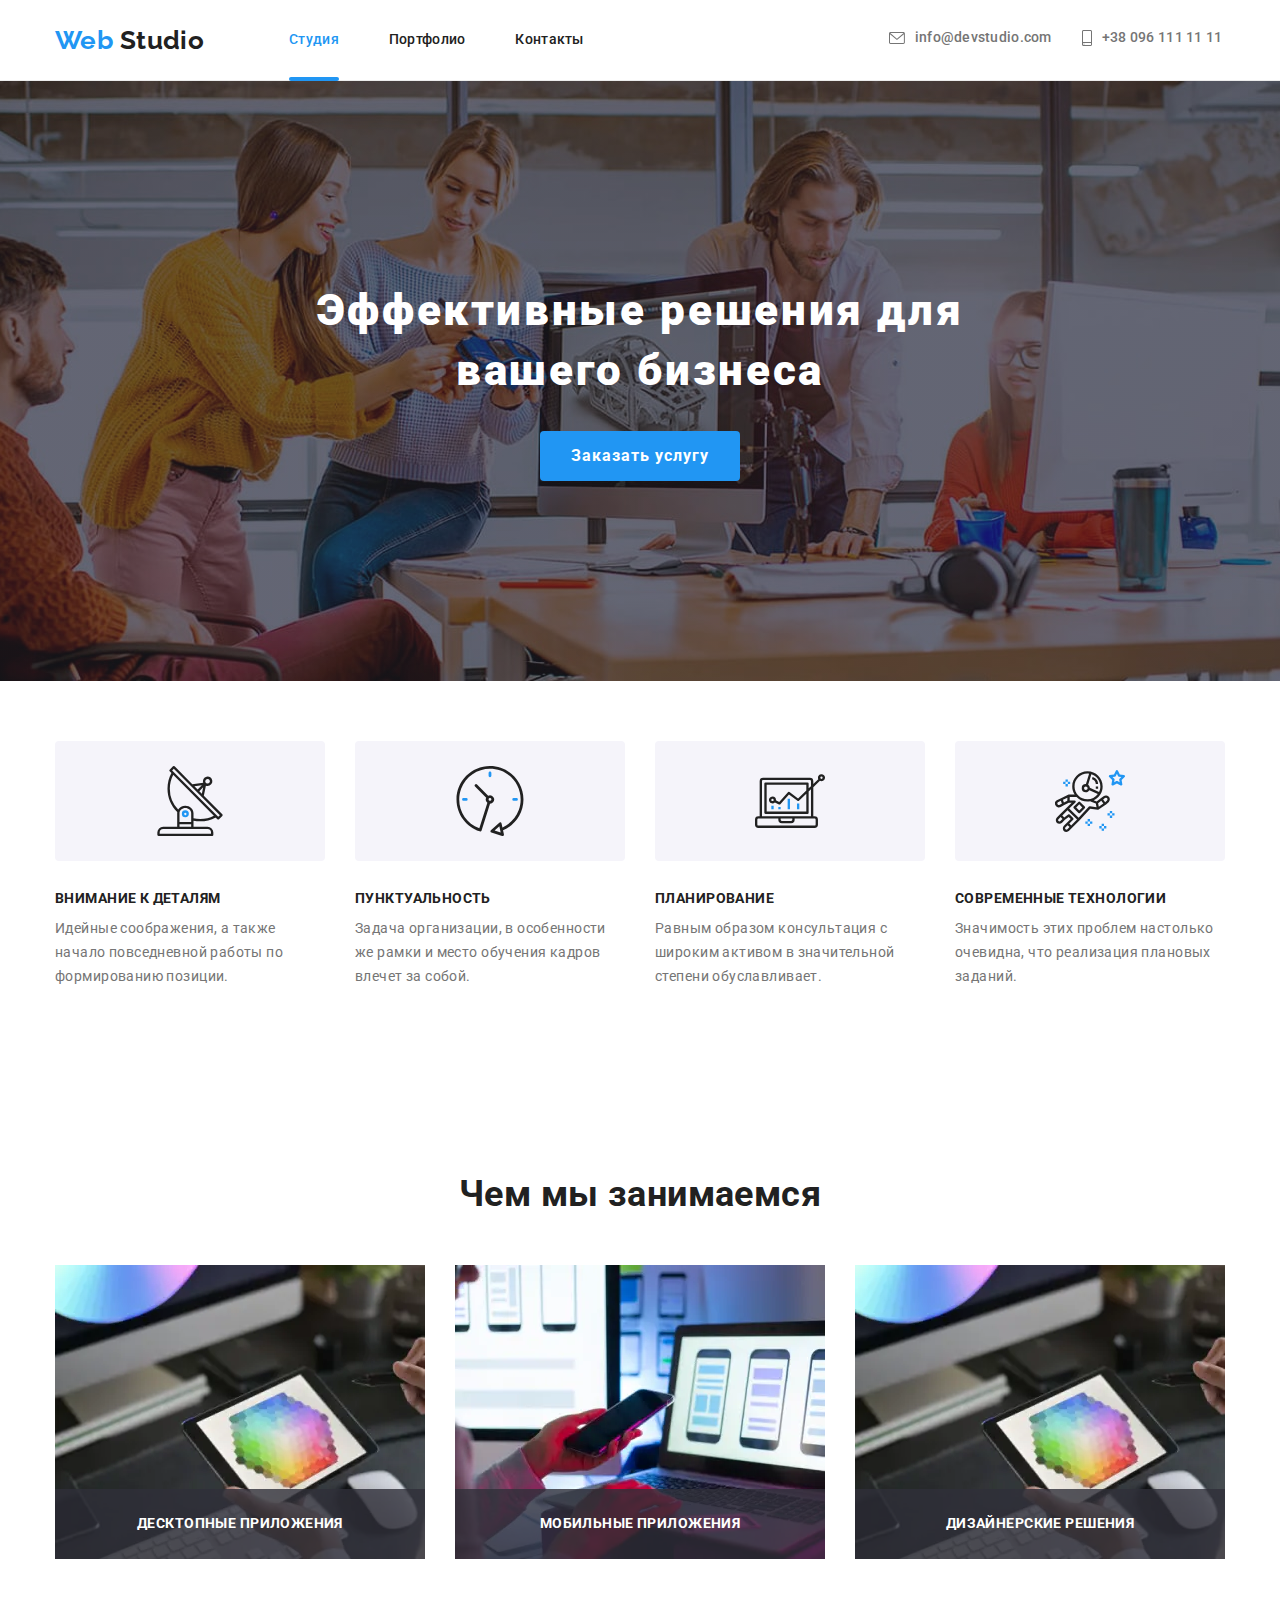
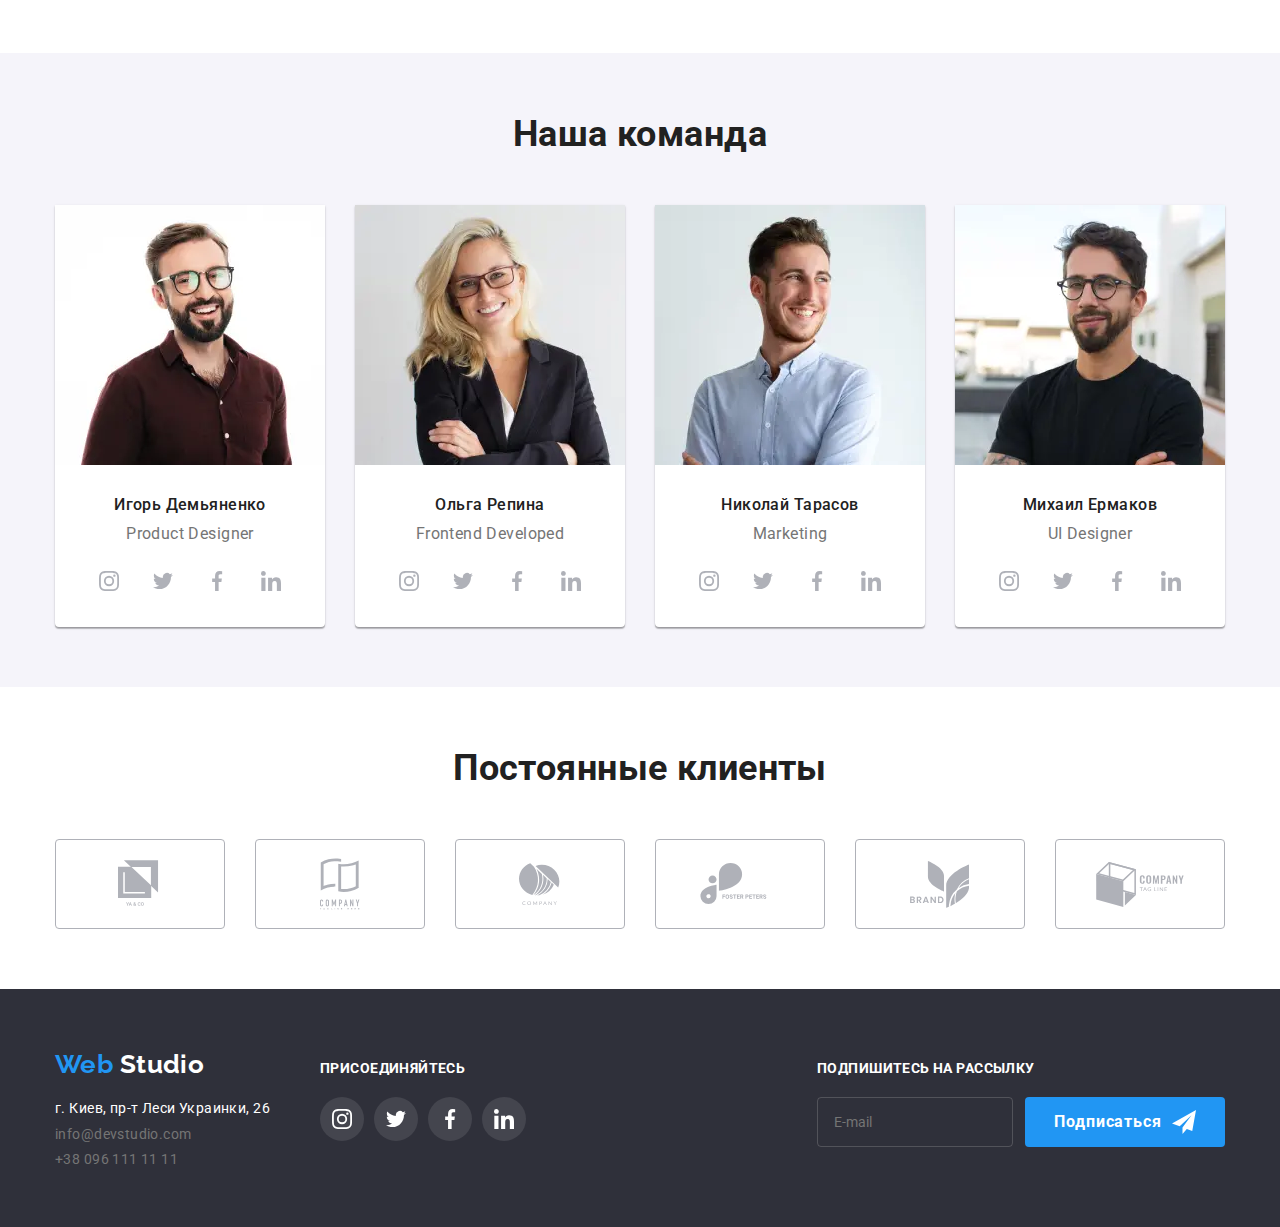
==== commit 44f68c4b: "Summary" ====
--- a/index.html
+++ b/index.html
@@ -124,7 +124,12 @@
         <ul class="box-list">
           <li class="box-list-items">
             <div class="items-box-1">
-            <img src="./images/box-1.jpg" alt="Десктопные приложения" width="370" height="294">
+
+<picture>
+  <source media="(min-width:1200px )" srcset="./images/desktop-box-1.webp 1x, ./images/desktop-box-1@2x.webp 2x" type="image/webp">
+    <source media="(min-width:1200px )" srcset="./images/desktop-box-1.jpg 1x, ./images/desktop-box-1@2x.jpg 2x" >
+            <img src="./images/desktop-box-1.jpg" alt="Десктопные приложения" >
+          </picture>
             <div class="items-box-2">
             <p class="items-box-2_title">Десктопные приложения</p>
           </div>
@@ -132,7 +137,11 @@
         </li>
             <li class="box-list-items">
               <div class="items-box-1">
-              <img src="./images/box-2.jpg" alt="Мобильные приложения" width="370" height="294">
+                <picture>
+                  <source media="(min-width:1200px )" srcset="./images/desktop-box-2.webp 1x, ./images/desktop-box-2@2x.webp 2x" type="image/webp">
+                    <source media="(min-width:1200px )" srcset="./images/desktop-box-2.jpg 1x, ./images/desktop-box-2@2x.jpg 2x" >
+                            <img src="./images/desktop-box-2.jpg" alt="Мобильные приложения" >
+                          </picture>
               <div class="items-box-2">
              <p class="items-box-2_title">Мобильные приложения</p>
             </div>
@@ -140,7 +149,11 @@
             </li>
               <li class="box-list-items">
                 <div class="items-box-1">
-                <img src="./images/box-3.jpg" alt="Дизайнерские решения" width="370" height="294">
+                  <picture>
+                    <source media="(min-width:1200px )" srcset="./images/desktop-box-3.webp 1x, ./images/desktop-box-3@2x.webp 2x" type="image/webp">
+                      <source media="(min-width:1200px )" srcset="./images/desktop-box-3.jpg 1x, ./images/desktop-box-3@2x.jpg 2x" >
+                              <img src="./images/desktop-box-3.jpg" alt="Дизайнерские решения" >
+                            </picture>
                 <div class="items-box-2">
                <p class="items-box-2_title">Дизайнерские решения</p>
               </div>
@@ -156,7 +169,15 @@
         <ul class="team-list">
           <li class="team-style">
             <div>
-              <img src="./images/teamcard-1.jpg" alt="Игорь Демьяненко" width="270" height="260">
+              <picture>
+                <source media="(min-width:1200px )" srcset="./images/desktop-teamcard-1.webp 1x, ./images/desktop-teamcard-1@2x.webp 2x" type="image/webp">
+                <source media="(min-width:1200px )" srcset="./images/desktop-teamcard-1.jpg 1x, ./images/desktop-teamcard-1@2x.jpg 2x" >
+                  <source media="(min-width:768px )" srcset="./images/tablet-teamcard-1.webp 1x, ./images/tablet-teamcard-1@2x.webp 2x" type="image/webp">
+                    <source media="(min-width:768px )" srcset="./images/tablet-teamcard-1.jpg 1x, ./images/tablet-teamcard-1@2x.jpg 2x" >
+                      <source media="(min-width:350px )" srcset="./images/mobile-teamcard-1.webp 1x, ./images/mobile-teamcard-1@2x.webp 2x" type="image/webp">
+                        <source media="(min-width:350px )" srcset="./images/mobile-teamcard-1.jpg 1x, ./images/mobile-teamcard-1@2x.jpg 2x" >   
+              <img src="./images/mobile-teamcard-1.jpg" alt="Игорь Демьяненко" >
+              </picture>
             </div>
             <!-- Сделал div с помощью css можно будет легко задать стили, еще был вариант сделать список в списке.-->
             <div>
@@ -196,7 +217,15 @@
           </li>
           <li class="team-style">
             <div>
-              <img src="./images/teamcard-2.jpg" alt="Ольга Репина" width="270" height="260">
+              <picture>
+                <source media="(min-width:1200px )" srcset="./images/desktop-teamcard-2.webp 1x, ./images/desktop-teamcard-2@2x.webp 2x" type="image/webp">
+                <source media="(min-width:1200px )" srcset="./images/desktop-teamcard-2.jpg 1x, ./images/desktop-teamcard-2@2x.jpg 2x" >
+                  <source media="(min-width:768px )" srcset="./images/tablet-teamcard-2.webp 1x, ./images/tablet-teamcard-2@2x.webp 2x" type="image/webp">
+                    <source media="(min-width:768px )" srcset="./images/tablet-teamcard-2.jpg 1x, ./images/tablet-teamcard-2@2x.jpg 2x" >
+                      <source media="(min-width:350px )" srcset="./images/mobile-teamcard-2.webp 1x, ./images/mobile-teamcard-2@2x.webp 2x" type="image/webp">
+                        <source media="(min-width:350px )" srcset="./images/mobile-teamcard-2.jpg 1x, ./images/mobile-teamcard-2@2x.jpg 2x" >   
+              <img src="./images/mobile-teamcard-2.jpg" alt="Ольга Репина">
+              </picture>
             </div>
 
             <div>
@@ -236,7 +265,15 @@
           </li>
           <li class="team-style">
             <div>
-              <img src="./images/teamcard-3.jpg" alt="Николай Тарасов" width="270" height="260">
+              <picture>
+                <source media="(min-width:1200px )" srcset="./images/desktop-teamcard-3.webp 1x, ./images/desktop-teamcard-3@2x.webp 2x" type="image/webp">
+                <source media="(min-width:1200px )" srcset="./images/desktop-teamcard-3.jpg 1x, ./images/desktop-teamcard-3@2x.jpg 2x" >
+                  <source media="(min-width:768px )" srcset="./images/tablet-teamcard-3.webp 1x, ./images/tablet-teamcard-3@2x.webp 2x" type="image/webp">
+                    <source media="(min-width:768px )" srcset="./images/tablet-teamcard-3.jpg 1x, ./images/tablet-teamcard-3@2x.jpg 2x" >
+                      <source media="(min-width:350px )" srcset="./images/mobile-teamcard-3.webp 1x, ./images/mobile-teamcard-3@2x.webp 2x" type="image/webp">
+                        <source media="(min-width:350px )" srcset="./images/mobile-teamcard-3.jpg 1x, ./images/mobile-teamcard-3@2x.jpg 2x" >  
+              <img src="./images/mobile-teamcard-3.jpg" alt="Николай Тарасов">
+              </picture>
             </div>
 
             <div>
@@ -276,7 +313,15 @@
           </li>
           <li class="team-style">
             <div>
-              <img src="./images/teamcard-4.jpg" alt="Михаил Ермаков" width="270" height="260">
+              <picture>
+                <source media="(min-width:1200px )" srcset="./images/desktop-teamcard-4.webp 1x, ./images/desktop-teamcard-4@2x.webp 2x" type="image/webp">
+                <source media="(min-width:1200px )" srcset="./images/desktop-teamcard-4.jpg 1x, ./images/desktop-teamcard-4@2x.jpg 2x" >
+                  <source media="(min-width:768px )" srcset="./images/tablet-teamcard-4.webp 1x, ./images/tablet-teamcard-4@2x.webp 2x" type="image/webp">
+                    <source media="(min-width:768px )" srcset="./images/tablet-teamcard-4.jpg 1x, ./images/tablet-teamcard-4@2x.jpg 2x" >
+                      <source media="(min-width:350px )" srcset="./images/mobile-teamcard-4.webp 1x, ./images/mobile-teamcard-4@2x.webp 2x" type="image/webp">
+                        <source media="(min-width:350px )" srcset="./images/mobile-teamcard-4.jpg 1x, ./images/mobile-teamcard-4@2x.jpg 2x" >  
+              <img src="./images/mobile-teamcard-4.jpg" alt="Михаил Ермаков">
+              </picture>
             </div>
 
             <div>
--- a/css/main.min.css
+++ b/css/main.min.css
@@ -1,2 +1,2 @@
-*,::after,::before{margin:0;padding:0}img{display:block}address{font-style:normal}button{border:0}a{text-decoration:none}ul{list-style-type:none}input:focus{outline:none}textarea{outline:none}:focus{outline:none}body{font-family:"Roboto",sans-serif;color:#757575;background-color:#fff;font-size:14px;line-height:1.17;letter-spacing:0.03em}h2{color:#212121;font-weight:700;line-height:1.17;text-align:center}@media screen and (min-width: 480px){h2{font-size:28px}}@media screen and (min-width: 768px){h2{font-size:28px}}@media screen and (min-width: 1200px){h2{font-size:36px}}.page-header{border-bottom:1px solid #ECECEC;position:relative}.container{padding-left:15px;padding-right:15px;margin-left:auto;margin-right:auto}@media screen and (min-width: 480px){.container{width:480px}}@media screen and (min-width: 768px){.container{width:768px}}@media screen and (min-width: 1200px){.container{width:1200px}}.button{display:inline-block;min-width:200px;min-height:50px;margin:auto;border-radius:4px;color:#fff;background-color:#2196F3;font-weight:700;font-size:16px;line-height:1.9;letter-spacing:0.06em;transition:background-color 250ms cubic-bezier(0.4, 0, 0.2, 1)}.button:hover,.button:focus{background-color:#188CE8;cursor:pointer}@media screen and (min-width: 480px){.menu-button{width:40px;height:40px;display:inline-flex;border:none;background-color:transparent;margin-left:auto;padding:10px}.menu-button .icon-burger-close{display:none}.menu-button.is-open .icon-burger-close{display:block}.menu-button.is-open .icon-burger{display:none}}@media screen and (min-width: 768px){.menu-button{display:none}}.logo{color:#212121;font-family:"Raleway",sans-serif;font-weight:700;line-height:1.19}@media screen and (min-width: 480px){.logo{font-size:24px;line-height:1.17}}@media screen and (min-width: 480px) and (max-width: 767px){.logo{padding-top:16px;padding-bottom:16px}}@media screen and (min-width: 768px){.logo{font-size:24px;line-height:1.17}}@media screen and (min-width: 1200px){.logo{font-size:26px;line-height:1.19}}.logo-color{color:#2196F3}.main-menu{display:flex;align-items:center}.menu-list{font-weight:500;line-height:1.14;letter-spacing:0.02em}@media screen and (min-width: 480px){.menu-list{display:block}}@media screen and (max-width: 767px){.menu-list{margin-bottom:60px;font-size:18px;line-height:1.17}}@media screen and (min-width: 768px){.menu-list{display:flex;margin-left:85px}}@media screen and (min-width: 1200px){.menu-list{display:flex;margin-left:85px}}@media screen and (min-width: 768px){.menu-list .items:not(:last-child){margin-right:50px}}.menu-list-link{padding-left:0;display:block;color:#212121;transition:color 250ms cubic-bezier(0.4, 0, 0.2, 1)}@media screen and (max-width: 767px){.menu-list-link{padding-bottom:8px}}@media screen and (min-width: 768px){.menu-list-link{padding-top:32px;padding-bottom:32px}}@media screen and (min-width: 1200px){.menu-list-link{padding-top:32px;padding-bottom:32px}}.menu-list .items{position:relative}@media screen and (max-width: 767px){.menu-list .items:not(:first-child){margin-top:40px}}.menu-list-link:hover::after{content:'';display:inherit;background-color:#2196F3}.menu-list .active{color:#2196F3}@media screen and (max-width: 767px){.menu-list .active{display:inline-flex;border-bottom:2px solid #2196F3}}@media screen and (min-width: 768px){.menu-list .active::after{display:inherit;content:'';width:100%;height:4px;background-color:#2196F3;border-radius:2px;position:absolute;bottom:-1px;left:0}}.menu-list-link:hover,.menu-list-link:focus{color:#2196F3}@media screen and (max-width: 767px){.menu-burger{width:100%;position:absolute;top:100%;left:0;background-color:#ffffff;border-top:1px solid #ECECEC;text-align:center;padding-top:60px;padding-bottom:60px;min-height:397px;display:none}.menu-burger.is-open{display:block}}@media screen and (min-width: 768px){.menu-burger{display:flex;align-items:center}}.container .menu-button{cursor:pointer;fill:currentColor}.menu-button:hover,.menu-button:focus{fill:#2196F3}.menu-button.is-open{fill:currentColor}.menu-button.is-open:hover{fill:#2196F3}.contact{margin-left:auto;font-weight:500;font-size:14px;line-height:1.14;letter-spacing:0.02em}@media screen and (max-width: 767px){.contact{font-size:18px;line-height:1.17}}@media screen and (min-width: 480px){.contact{display:block}}@media screen and (min-width: 768px){.contact{display:block;margin-left:50px}}@media screen and (min-width: 1200px){.contact{display:flex;margin-left:305px}}@media screen and (max-width: 767px){.contact .items:not(:first-child){margin-top:16px}}@media screen and (min-width: 768px){.contact .items:not(:first-child){margin-left:0}}@media screen and (min-width: 1200px){.contact .items:not(:first-child){margin-left:30px}}.icon-smartphone{width:10px;height:16px;margin-right:10px}.icon-envelope{width:16px;height:12px;margin-right:10px}.contact-link{display:inline-flex;align-items:center;color:#757575;fill:#757575;transition:color 250ms cubic-bezier(0.4, 0, 0.2, 1),fill 250ms cubic-bezier(0.4, 0, 0.2, 1)}.contact-link:hover,.contact-link:focus{color:#2196F3;fill:#2196F3}.hero{max-width:1600px;min-height:600px;margin-left:auto;margin-right:auto;background-image:linear-gradient(to right, rgba(47,48,58,0.4), rgba(47,48,58,0.4)),url(../images/header.jpg);background-color:black;background-repeat:no-repeat;background-position:center;background-size:cover;text-align:center;display:flex}.hero-wrap{max-width:696px;margin:auto;padding:0 15px}.hero-title{margin-top:0;margin-bottom:30px;color:#ffffff;font-weight:900;font-size:44px;line-height:1.36;letter-spacing:0.06em}@media screen and (min-width: 480px) and (max-width: 1199px){.hero-title{font-size:26px;line-height:1.615}}.feature-desc{color:#212121;font-weight:700;line-height:1.14;text-transform:uppercase;margin-bottom:10px}@media screen and (min-width: 480px) and (max-width: 767px){.feature-desc{text-align:center}}.feature-text{line-height:1.714}@media screen and (min-width: 480px){.feature-list{display:block}}@media screen and (min-width: 768px){.feature-list{display:flex;flex-wrap:wrap}}@media screen and (min-width: 480px) and (max-width: 767px){.feature-list-items:not(:last-child){margin-bottom:30px}}@media screen and (min-width: 768px){.feature-list-items{width:calc((100% - 30px) / 2)}}@media screen and (min-width: 768px) and (max-width: 1199px){.feature-list-items:nth-child(2n){margin-left:30px}}@media screen and (min-width: 768px){.feature-list-items:not(:nth-last-child(-n+2)){margin-bottom:30px}}@media screen and (min-width: 1200px){.feature-list-items{width:calc((100% - 90px) / 4)}.feature-list-items:not(:first-child){margin-left:30px}}.feature{padding-top:94px}@media screen and (min-width: 480px){.feature{padding-top:60px;padding-bottom:60px}}.feature-icon-items{width:100%;height:120px;display:inline-flex;align-items:center;justify-content:center;background:#F5F4FA;border-radius:4px;margin-bottom:30px}.feature-title{color:#212121;font-weight:700;line-height:1.14}.box{padding-top:94px;padding-bottom:94px;text-align:center}@media screen and (min-width: 480px) and (max-width: 1199px){.box{display:none}}@media screen and (min-width: 480px){.box-list{display:block}}@media screen and (min-width: 768px){.box-list{display:flex;flex-wrap:wrap}}@media screen and (min-width: 1200px){.box-list{display:flex}}.box-list-items:not(:first-child){margin-left:30px}.items-box-1{position:relative}.items-box-2{position:absolute;width:100%;min-height:70px;background-color:rgba(47,48,58,0.8);bottom:0;display:flex;align-items:center;justify-content:center}.box-title{color:#ffffff;font-weight:700;line-height:1.14;text-transform:uppercase}.items-box-2_title{color:#ffffff;font-weight:700;text-transform:uppercase;line-height:1.14}.team-text{display:block;margin-top:10px;margin-bottom:16px;font-size:16px;line-height:1.19}.team{padding-top:94px;padding-bottom:94px;text-align:center;background-color:#F5F4FA}@media screen and (min-width: 480px){.team{padding-top:60px;padding-bottom:60px}}@media screen and (min-width: 480px){.team-list{display:block}}@media screen and (min-width: 768px){.team-list{display:flex;flex-wrap:wrap}}@media screen and (min-width: 1200px){.team-list{display:flex}}.team-icon{display:flex;justify-content:center;padding-bottom:24px}.team-style{background-color:#fff;box-shadow:0px 1px 3px rgba(0,0,0,0.12),0px 1px 1px rgba(0,0,0,0.14),0px 2px 1px rgba(0,0,0,0.2);border-radius:0px 0px 4px 4px}@media screen and (min-width: 480px){.team-style{width:100%}}@media screen and (max-width: 500px){.team-style:not(:last-child){margin-bottom:60px}}@media screen and (min-width: 768px){.team-style{width:calc((100% - 30px)/2)}}@media screen and (min-width: 768px) and (max-width: 1199px){.team-style:nth-child(2n){margin-left:30px}}@media screen and (min-width: 768px) and (max-width: 1199px){.team-style:not(:nth-last-child(-n+2)){margin-bottom:30px}}@media screen and (min-width: 1200px){.team-style{width:calc((100% - 90px)/4)}.team-style:not(:first-child){margin-left:30px}}.team-icon-link{width:44px;height:44px;display:inline-flex;align-items:center;justify-content:center;fill:#afb1b8;border-radius:50%;transition:background-color 250ms cubic-bezier(0.4, 0, 0.2, 1),fill 250ms cubic-bezier(0.4, 0, 0.2, 1)}.team-icon-link:hover,.team-icon-link:focus{fill:#FFFFFF;background-color:#2196F3;border-radius:50%}.team-icon .items:not(:first-child){margin-left:10px}.team-title{display:block;margin-top:30px;color:#212121;font-weight:500;font-size:16px;line-height:1.19}.client{padding-top:94px;padding-bottom:94px}@media screen and (min-width: 480px){.client{padding-top:60px;padding-bottom:60px}}.client-list{display:flex}@media screen and (min-width: 480px){.client-list{flex-wrap:wrap}}@media screen and (min-width: 1200px){.client-list{flex-wrap:none}}@media screen and (min-width: 480px){.client-list .items{width:calc((100% - 30px) / 2)}}@media screen and (min-width: 480px) and (max-width: 767px){.client-list .items:nth-child(2n){margin-left:30px}}@media screen and (min-width: 480px) and (max-width: 767px){.client-list .items:not(:nth-last-child(-n+2)){margin-bottom:30px}}@media screen and (min-width: 768px){.client-list .items{width:calc((100% - 60px) / 3)}}@media screen and (min-width: 768px) and (max-width: 1199px){.client-list .items:not(:nth-child(3n)){margin-right:30px}}@media screen and (min-width: 768px) and (max-width: 1199px){.client-list .items:not(:nth-last-child(-n+3)){margin-bottom:30px}}@media screen and (min-width: 1200px){.client-list .items{width:calc((100% - 150px) / 6);margin-bottom:0}.client-list .items:not(:first-child){margin-left:30px}}.client-list-link{width:170px;height:90px;display:inline-flex;align-items:center;justify-content:center;border:1px solid #AFB1B8;border-radius:4px;fill:#afb1b8;transition:border-color 250ms cubic-bezier(0.4, 0, 0.2, 1),fill 250ms cubic-bezier(0.4, 0, 0.2, 1)}@media screen and (min-width: 480px){.client-list-link{width:100%}}.client-list-link:hover,.client-list-link:focus{fill:#2196F3;border-color:#2196F3}.footer-container{display:flex;justify-content:space-between;align-items:baseline;margin-left:auto;margin-right:auto;padding-left:15px;padding-right:15px;padding-top:60px;padding-bottom:60px}@media screen and (min-width: 480px){.footer-container{width:480px}}@media screen and (min-width: 480px) and (max-width: 1199px){.footer-container{display:block;text-align:center}}@media screen and (min-width: 768px){.footer-container{width:768px}}@media screen and (min-width: 1200px){.footer-container{width:1200px}}.footer-section{background-color:#2F303A}.footer-social-list{display:flex}@media screen and (min-width: 480px){.footer-social-list{justify-content:center}}.footer-social-list .items:not(:first-child){margin-left:10px}.footer-contact-text{color:#ffffff;line-height:1.17}.footer-form-action .button{display:inline-flex;justify-content:center;align-items:center;margin-left:12px;transition:all 250ms cubic-bezier(0.4, 0, 0.2, 1)}@media screen and (min-width: 480px) and (max-width: 1199px){.footer-form-action .button{margin-top:20px}}.footer-form-action .button:hover,.footer-form-action .button:focus{background-color:#188CE8}@media screen and (min-width: 1200px){.footer-form-action{display:flex}}.footer-form-action input{min-width:358px;min-height:50px;border:1px solid rgba(165,165,165,0.3);border-radius:4px;background:transparent;padding-left:16px;color:#fff}@media screen and (min-width: 480px){.footer-form-action input{width:100%}}@media screen and (min-width: 768px) and (max-width: 1199px){.footer-form-action input{width:450px;display:block;margin:auto}}.footer-botton_icon{margin-left:10px;fill:#ffffff}.footer-contact-link{display:inline-flex;align-items:center;color:#757575;fill:#757575;transition:color 250ms cubic-bezier(0.4, 0, 0.2, 1),fill 250ms cubic-bezier(0.4, 0, 0.2, 1)}.footer-contact-link:hover,.footer-contact-link:focus{color:#2196F3;fill:#2196F3}@media screen and (min-width: 480px) and (max-width: 767px){.footer-social{margin-top:60px;margin-bottom:60px}}@media screen and (min-width: 1200px){.footer-social{margin-left:50px}}.footer-social-link{width:44px;height:44px;display:inline-flex;align-items:center;justify-content:center;background-color:rgba(255,255,255,0.1);border-radius:50%;fill:#ffffff;transition:background-color 250ms cubic-bezier(0.4, 0, 0.2, 1),fill 250ms cubic-bezier(0.4, 0, 0.2, 1)}.footer-social-link:hover,.footer-social-link:focus{background-color:#2196F3;fill:#ffffff}.footer-list-marg{margin-top:9px}@media screen and (min-width: 768px) and (max-width: 1199px){.footer-tablet{display:flex;justify-content:space-around;align-items:baseline;margin-bottom:60px}}@media screen and (min-width: 768px) and (min-width: 1200px){.footer-tablet{display:flex;align-items:baseline}}.footer-social-title{display:block;padding-bottom:20px;color:#ffffff;font-weight:700;line-height:1.14;text-transform:uppercase}.logo-footer{display:block;margin-bottom:20px;font-family:"Raleway",sans-serif;font-weight:700;color:#ffffff}@media screen and (min-width: 480px){.logo-footer{font-size:24px;line-height:1.17}}@media screen and (min-width: 768px){.logo-footer{font-size:24px;line-height:1.17}}@media screen and (min-width: 1200px){.logo-footer{font-size:26px;line-height:1.19}}.portfolio-project-list{display:flex}@media screen and (min-width: 480px) and (max-width: 767px){.portfolio-project-list{display:block}}@media screen and (min-width: 768px){.portfolio-project-list{flex-wrap:wrap}}@media screen and (min-width: 480px){.portfolio-project-items{width:100%}}@media screen and (min-width: 480px) and (max-width: 767px){.portfolio-project-items:not(:first-child){margin-top:30px}}@media screen and (min-width: 768px){.portfolio-project-items{width:calc((100% - 30px)/2)}}@media screen and (min-width: 768px) and (max-width: 1199px){.portfolio-project-items:not(:last-child){margin-bottom:30px}.portfolio-project-items:not(:nth-last-child(-n+1)){margin-right:30px}}@media screen and (min-width: 768px) and (min-width: 1200px){.portfolio-project-items{width:calc((100% - 60px)/3);margin-right:30px;margin-bottom:30px}.portfolio-project-items:nth-child(3n){margin-right:0}.portfolio-project-items:nth-last-child(-n+3){margin-bottom:0}}.portfolio-project-block{margin:20px 24px}.portfolio-project-items-link{display:inline-block;border:1px solid #EEEEEE}.portfolio-project-items-link:hover,.portfolio-project-items-link:focus{box-shadow:0px 1px 1px rgba(0,0,0,0.12),0px 4px 4px rgba(0,0,0,0.06),1px 4px 6px rgba(0,0,0,0.16)}.portfolio{padding-top:94px;padding-bottom:94px}.portfolio-project-items_images{position:relative;overflow:hidden}.portfolio-project-items_text{position:absolute;top:0;left:0;width:100%;height:100%;background:rgba(33,150,243,0.9);display:flex;align-items:center;justify-content:center;padding-left:24px;padding-right:24px;transform:translateY(100%);transition:transform 250ms cubic-bezier(0.4, 0, 0.2, 1)}.portfolio-project-items-link:hover .portfolio-project-items_text,.portfolio-project-items-link:focus .portfolio-project-items_text{transform:translateY(0%)}.portfolio-project-title{margin-bottom:4px;color:#212121;font-weight:700;font-size:18px;line-height:2;letter-spacing:0.06em}.portfolio-project{margin-top:50px}.portfolio-project-text{color:#757575;font-size:16px;line-height:1.9}.portfolio-project-desc{color:#ffffff;font-size:18px;line-height:1.6}.portfolio-menu-button{padding:6px 22px;background-color:#F5F4FA;color:#212121;border-radius:4px;font-weight:500;font-size:16px;line-height:1.625;cursor:pointer;transition:color 250ms cubic-bezier(0.4, 0, 0.2, 1),background-color 250ms cubic-bezier(0.4, 0, 0.2, 1)}.portfolio-menu-button:hover,.portfolio-menu-button:focus{background-color:#2196F3;color:#fff}.portfolio-menu-filter{display:flex}@media screen and (min-width: 480px){.portfolio-menu-filter{flex-wrap:wrap;justify-content:flex-start}}@media screen and (min-width: 768px){.portfolio-menu-filter{justify-content:center}}@media screen and (min-width: 1200px){.portfolio-menu-filter{justify-content:center}}@media screen and (min-width: 480px) and (max-width: 767px){.portfolio-menu-filter .items:not(:last-child){margin-right:8px}}@media screen and (min-width: 480px) and (max-width: 767px){.portfolio-menu-filter .items:nth-last-child(-n+2){margin-top:15px}}@media screen and (min-width: 768px){.portfolio-menu-filter .items:not(:last-child){margin-right:8px}}.portfolio-title{margin-top:0;margin-bottom:30px;color:#ffffff;font-weight:900;font-size:44px;line-height:1.36;letter-spacing:0.06em;text-align:center}.indent{margin-bottom:50px}.backdrop{position:fixed;top:0;left:0;width:100%;height:100%;background-color:rgba(0,0,0,0.2);opacity:1;transition:opacity 250ms cubic-bezier(0.4, 0, 0.2, 1);overflow-y:scroll;padding:50px 30px}.modal{position:absolute;top:50%;left:50%;background-color:#FFFFFF;box-shadow:0px 1px 3px rgba(0,0,0,0.12),0px 1px 1px rgba(0,0,0,0.14),0px 2px 1px rgba(0,0,0,0.2);border-radius:4px;transform:translate(-50%, -50%) scale(1);transition:all 250ms cubic-bezier(0.4, 0, 0.2, 1)}@media screen and (min-width: 480px){.modal{width:450px;height:609px}}@media screen and (min-width: 768px){.modal{width:450px;height:609px}}@media screen and (min-width: 1200px){.modal{width:528px;height:581px}}.backdrop.is-hidden{opacity:0;visibility:hidden;pointer-events:none}.backdrop.is-hidden .modal{transform:translate(-50%, -50%) scale(0.2)}.close-modal{position:absolute;width:30px;height:30px;top:0;right:0;margin-top:8px;margin-right:8px;display:flex;align-items:center;justify-content:center;background-color:#ffffff;border:1px solid rgba(0,0,0,0.1);border-radius:50%;cursor:pointer;transition:fill 250ms cubic-bezier(0.4, 0, 0.2, 1)}.close-modal:hover,.close-modal:focus{fill:#2196F3}.modal-form{margin-top:40px}.modal-form_title{margin-bottom:12px;font-weight:700;font-size:20px;line-height:1.15;text-align:center;color:#212121}@media screen and (min-width: 480px) and (max-width: 1199px){.modal-form_title{width:370px;margin:auto;line-height:1.5}}.modal-form_action-input{display:flex;flex-direction:column;max-width:448px;margin-left:auto;margin-right:auto;font-size:12px;letter-spacing:0.01em}@media screen and (min-width: 480px) and (max-width: 1199px){.modal-form_action-input{width:370px}}.modal-form_action-check{width:425px;margin-top:20px;margin-left:auto;margin-right:auto;font-size:14px;line-height:24px;letter-spacing:0.03em;color:#757575}@media screen and (min-width: 480px) and (max-width: 1199px){.modal-form_action-check{font-size:12px;width:370px}}.modal-form_action-input input{border:1px solid rgba(33,33,33,0.2);border-radius:4px;width:100%;height:40px;padding-left:42px}.modal-form_action-input input:hover,.modal-form_action-input input:focus{border:1px solid #2196F3;cursor:pointer}.modal-form_action-input:focus-within{fill:#2196F3}.modal-form_action-input textarea{border:1px solid rgba(33,33,33,0.2);border-radius:4px;resize:none;width:448px;height:120px;margin-top:4px;padding:12px 16px}@media screen and (min-width: 480px) and (max-width: 1199px){.modal-form_action-input textarea{width:370px}}.modal-form_action-input textarea:hover:hover,.modal-form_action-input textarea:hover:focus{border:1px solid #2196F3;cursor:pointer}.modal-form_action-input textarea:hover:focus:hover,.modal-form_action-input textarea:hover:focus:focus{border:1px solid #2196F3;cursor:pointer}.modal-form_action-input textarea::placeholder{line-height:1.14;letter-spacing:0.01em;color:rgba(117,117,117,0.5)}.modal-form_button{margin-top:30px;text-align:center}.modal-form_action-input+.modal-form_action-input{margin-top:10px}.modal-form_button .button{transition:background-color 250ms cubic-bezier(0.4, 0, 0.2, 1)}.modal-form_button .button:hover,.modal-form_button .button:focus{background-color:#188CE8}.modal-form_action-link{color:#2196F3;text-decoration:underline}.modal-form_action-link:hover,.modal-form_action-link:focus{text-decoration:none}.modal-form_icon{position:relative;margin-top:4px}.modal-form_icon:hover,.modal-form_icon:focus{fill:#2196F3}.modal-form_icon-input{position:absolute;left:0;top:50%;transform:translateY(-50%);margin-left:12px;pointer-events:none}.modal-form_check-label{display:flex;align-items:center}.modal-form_check-label::before{content:'';display:flex;align-items:center;display:block;width:16px;height:15px;background-image:url(../images/form-icon.svg);background-repeat:no-repeat;margin-right:10px}.modal-form_check:checked+.modal-form_check-label::before{background-image:url(../images/forma-icon-checked.svg);background-repeat:no-repeat;background-color:#2196F3;border-radius:2px;background-position:center}.visually-hidden{position:absolute !important;clip:rect(1px 1px 1px 1px);clip:rect(1px, 1px, 1px, 1px);padding:0 !important;border:0 !important;height:1px !important;width:1px !important;overflow:hidden}
+*,::after,::before{margin:0;padding:0}img{display:block}address{font-style:normal}button{border:0}a{text-decoration:none}ul{list-style-type:none}input:focus{outline:none}textarea{outline:none}:focus{outline:none}body{font-family:"Roboto",sans-serif;color:#757575;background-color:#fff;font-size:14px;line-height:1.17;letter-spacing:0.03em}h2{color:#212121;font-weight:700;line-height:1.17;text-align:center}@media screen and (min-width: 480px){h2{font-size:28px}}@media screen and (min-width: 768px){h2{font-size:28px}}@media screen and (min-width: 1200px){h2{font-size:36px}}.page-header{border-bottom:1px solid #ECECEC;position:relative}.container{padding-left:15px;padding-right:15px;margin-left:auto;margin-right:auto}@media screen and (min-width: 480px){.container{width:480px}}@media screen and (min-width: 768px){.container{width:768px}}@media screen and (min-width: 1200px){.container{width:1200px}}.button{display:inline-block;min-width:200px;min-height:50px;margin:auto;border-radius:4px;color:#fff;background-color:#2196F3;font-weight:700;font-size:16px;line-height:1.9;letter-spacing:0.06em;transition:background-color 250ms cubic-bezier(0.4, 0, 0.2, 1)}.button:hover,.button:focus{background-color:#188CE8;cursor:pointer}@media screen and (max-width: 767px){.menu-button{width:40px;height:40px;display:inline-flex;border:none;background-color:transparent;margin-left:auto;padding:10px}.menu-button .icon-burger-close{display:none}.menu-button.is-open .icon-burger-close{display:block}.menu-button.is-open .icon-burger{display:none}}@media screen and (min-width: 768px){.menu-button{display:none}}.logo{color:#212121;font-family:"Raleway",sans-serif;font-weight:700;line-height:1.19}@media screen and (min-width: 480px){.logo{font-size:24px;line-height:1.17}}@media screen and (min-width: 480px) and (max-width: 767px){.logo{padding-top:16px;padding-bottom:16px}}@media screen and (min-width: 768px){.logo{font-size:24px;line-height:1.17}}@media screen and (min-width: 1200px){.logo{font-size:26px;line-height:1.19}}.logo-color{color:#2196F3}.main-menu{display:flex;align-items:center}.menu-list{font-weight:500;line-height:1.14;letter-spacing:0.02em}@media screen and (min-width: 480px){.menu-list{display:block}}@media screen and (max-width: 767px){.menu-list{margin-bottom:60px;font-size:18px;line-height:1.17}}@media screen and (min-width: 768px){.menu-list{display:flex;margin-left:85px}}@media screen and (min-width: 1200px){.menu-list{display:flex;margin-left:85px}}@media screen and (min-width: 768px){.menu-list .items:not(:last-child){margin-right:50px}}.menu-list-link{padding-left:0;display:block;color:#212121;transition:color 250ms cubic-bezier(0.4, 0, 0.2, 1)}@media screen and (max-width: 767px){.menu-list-link{padding-bottom:8px}}@media screen and (min-width: 768px){.menu-list-link{padding-top:32px;padding-bottom:32px}}@media screen and (min-width: 1200px){.menu-list-link{padding-top:32px;padding-bottom:32px}}.menu-list .items{position:relative}@media screen and (max-width: 767px){.menu-list .items:not(:first-child){margin-top:40px}}.menu-list-link:hover::after{content:'';display:inherit;background-color:#2196F3}.menu-list .active{color:#2196F3}@media screen and (max-width: 767px){.menu-list .active{display:inline-flex;border-bottom:2px solid #2196F3}}@media screen and (min-width: 768px){.menu-list .active::after{display:inherit;content:'';width:100%;height:4px;background-color:#2196F3;border-radius:2px;position:absolute;bottom:-1px;left:0}}.menu-list-link:hover,.menu-list-link:focus{color:#2196F3}@media screen and (max-width: 767px){.menu-burger{width:100%;position:absolute;top:100%;left:0;background-color:#ffffff;box-shadow:0px 4px 8px rgba(0,0,0,0.04),0px 2px 4px rgba(0,0,0,0.08),0px 1px 3px rgba(0,0,0,0.16);text-align:center;padding-top:60px;padding-bottom:60px;min-height:397px;display:none;display:none;z-index:999999}.menu-burger.is-open{display:block}}@media screen and (min-width: 768px){.menu-burger{display:flex;align-items:center}}.menu-button{cursor:pointer;fill:currentColor}.menu-button{transition:all 250ms cubic-bezier(0.4, 0, 0.2, 1)}.menu-button:hover,.menu-button:focus{fill:#2196F3}.menu-button.is-open{fill:currentColor}.menu-button.is-open:hover{fill:#2196F3}.contact{margin-left:auto;font-weight:500;font-size:14px;line-height:1.14;letter-spacing:0.02em}@media screen and (max-width: 767px){.contact{font-size:18px;line-height:1.17}}@media screen and (min-width: 480px){.contact{display:block}}@media screen and (min-width: 768px){.contact{display:block;margin-left:50px}}@media screen and (min-width: 1200px){.contact{display:flex;margin-left:305px}}@media screen and (max-width: 767px){.contact .items:not(:first-child){margin-top:16px}}@media screen and (min-width: 768px){.contact .items:not(:first-child){margin-left:0}}@media screen and (min-width: 1200px){.contact .items:not(:first-child){margin-left:30px}}.icon-smartphone{width:10px;height:16px;margin-right:10px}.icon-envelope{width:16px;height:12px;margin-right:10px}.contact-link{display:inline-flex;align-items:center;color:#757575;fill:#757575;transition:color 250ms cubic-bezier(0.4, 0, 0.2, 1),fill 250ms cubic-bezier(0.4, 0, 0.2, 1)}.contact-link:hover,.contact-link:focus{color:#2196F3;fill:#2196F3}.hero{margin-left:auto;margin-right:auto;background-color:black;background-repeat:no-repeat;background-position:center;background-size:cover;text-align:center;display:flex;max-width:767px;min-height:400px;background-image:linear-gradient(to right, rgba(47,48,58,0.4), rgba(47,48,58,0.4)),url(/images/hero-mobile.jpg)}@media screen and (min-device-pixel-ratio: 2), screen and (min-resolution: 192dpi), screen and (min-resolution: 2dppx){.hero{background-image:linear-gradient(to right, rgba(47,48,58,0.4), rgba(47,48,58,0.4)),url(/images/hero-mobile@2x.jpg)}}@media screen and (min-width: 768px){.hero{max-width:1999px;min-height:400px;background-image:linear-gradient(to right, rgba(47,48,58,0.4), rgba(47,48,58,0.4)),url(/images/hero-tablet.jpg)}}@media screen and (min-width: 768px) and (min-device-pixel-ratio: 2), screen and (min-width: 768px) and (min-resolution: 192dpi), screen and (min-width: 768px) and (min-resolution: 2dppx){.hero{background-image:linear-gradient(to right, rgba(47,48,58,0.4), rgba(47,48,58,0.4)),url(/images/hero-tablet@2x.jpg)}}@media screen and (min-width: 1200px){.hero{max-width:1600px;min-height:600px;background-image:linear-gradient(to right, rgba(47,48,58,0.4), rgba(47,48,58,0.4)),url(/images/hero-desktop.jpg)}}@media screen and (min-width: 1200px) and (min-device-pixel-ratio: 2), screen and (min-width: 1200px) and (min-resolution: 192dpi), screen and (min-width: 1200px) and (min-resolution: 2dppx){.hero{background-image:linear-gradient(to right, rgba(47,48,58,0.4), rgba(47,48,58,0.4)),url(/images/hero-desktop@2x.jpg)}}.hero-wrap{max-width:696px;margin:auto;padding:0 15px}.hero-title{margin-top:0;margin-bottom:30px;color:#ffffff;font-weight:900;font-size:44px;line-height:1.36;letter-spacing:0.06em}@media screen and (min-width: 480px) and (max-width: 1199px){.hero-title{font-size:26px;line-height:1.615}}.feature-desc{color:#212121;font-weight:700;line-height:1.14;text-transform:uppercase;margin-bottom:10px}@media screen and (min-width: 480px) and (max-width: 767px){.feature-desc{text-align:center}}.feature-text{line-height:1.714}@media screen and (min-width: 480px){.feature-list{display:block}}@media screen and (min-width: 768px){.feature-list{display:flex;flex-wrap:wrap}}@media screen and (min-width: 480px) and (max-width: 767px){.feature-list-items:not(:last-child){margin-bottom:30px}}@media screen and (min-width: 768px){.feature-list-items{width:calc((100% - 30px) / 2)}}@media screen and (min-width: 768px) and (max-width: 1199px){.feature-list-items:nth-child(2n){margin-left:30px}}@media screen and (min-width: 768px){.feature-list-items:not(:nth-last-child(-n+2)){margin-bottom:30px}}@media screen and (min-width: 1200px){.feature-list-items{width:calc((100% - 90px) / 4)}.feature-list-items:not(:first-child){margin-left:30px}}.feature{padding-top:94px}@media screen and (min-width: 480px){.feature{padding-top:60px;padding-bottom:60px}}.feature-icon-items{width:100%;height:120px;display:inline-flex;align-items:center;justify-content:center;background:#F5F4FA;border-radius:4px;margin-bottom:30px}.feature-title{color:#212121;font-weight:700;line-height:1.14}.box{padding-top:94px;padding-bottom:94px;text-align:center}@media screen and (max-width: 1199px){.box{display:none}}@media screen and (min-width: 480px){.box-list{display:block}}@media screen and (min-width: 768px){.box-list{display:flex;flex-wrap:wrap}}@media screen and (min-width: 1200px){.box-list{display:flex}}.box-list-items:not(:first-child){margin-left:30px}.items-box-1{position:relative}.items-box-2{position:absolute;width:100%;min-height:70px;background-color:rgba(47,48,58,0.8);bottom:0;display:flex;align-items:center;justify-content:center}.box-title{color:#ffffff;font-weight:700;line-height:1.14;text-transform:uppercase}.items-box-2_title{color:#ffffff;font-weight:700;text-transform:uppercase;line-height:1.14}.team-text{display:block;margin-top:10px;margin-bottom:16px;font-size:16px;line-height:1.19}.team{padding-top:94px;padding-bottom:94px;text-align:center;background-color:#F5F4FA}@media screen and (min-width: 480px){.team{padding-top:60px;padding-bottom:60px}}@media screen and (min-width: 480px){.team-list{display:block}}@media screen and (min-width: 768px){.team-list{display:flex;flex-wrap:wrap}}@media screen and (min-width: 1200px){.team-list{display:flex}}.team-icon{display:flex;justify-content:center;padding-bottom:24px}.team-style{width:100%;background-color:#fff;box-shadow:0px 1px 3px rgba(0,0,0,0.12),0px 1px 1px rgba(0,0,0,0.14),0px 2px 1px rgba(0,0,0,0.2);border-radius:0px 0px 4px 4px}@media screen and (max-width: 480px){.team-style{min-width:450px}}@media screen and (max-width: 767px){.team-style:not(:last-child){margin-bottom:60px}}@media screen and (min-width: 768px){.team-style{width:calc((100% - 30px)/2)}}@media screen and (min-width: 768px) and (max-width: 1199px){.team-style:nth-child(2n){margin-left:30px}}@media screen and (min-width: 768px) and (max-width: 1199px){.team-style:not(:nth-last-child(-n+2)){margin-bottom:30px}}@media screen and (min-width: 1200px){.team-style{width:calc((100% - 90px)/4)}.team-style:not(:first-child){margin-left:30px}}.team-icon-link{width:44px;height:44px;display:inline-flex;align-items:center;justify-content:center;fill:#afb1b8;border-radius:50%;transition:background-color 250ms cubic-bezier(0.4, 0, 0.2, 1),fill 250ms cubic-bezier(0.4, 0, 0.2, 1)}.team-icon-link:hover,.team-icon-link:focus{fill:#FFFFFF;background-color:#2196F3;border-radius:50%}.team-icon .items:not(:first-child){margin-left:10px}.team-title{display:block;margin-top:30px;color:#212121;font-weight:500;font-size:16px;line-height:1.19}.client{padding-top:94px;padding-bottom:94px}@media screen and (min-width: 480px){.client{padding-top:60px;padding-bottom:60px}}.client-list{display:flex;flex-wrap:wrap}@media screen and (min-width: 1200px){.client-list{flex-wrap:none}}@media screen and (max-width: 767px){.client-list .items{width:calc((100% - 30px) / 2)}}@media screen and (max-width: 767px) and (max-width: 767px){.client-list .items:nth-child(2n){margin-left:30px}}@media screen and (max-width: 767px) and (max-width: 767px){.client-list .items:not(:nth-last-child(-n+2)){margin-bottom:30px}}@media screen and (min-width: 768px){.client-list .items{width:calc((100% - 60px) / 3)}}@media screen and (min-width: 768px) and (max-width: 1199px){.client-list .items:not(:nth-child(3n)){margin-right:30px}}@media screen and (min-width: 768px) and (max-width: 1199px){.client-list .items:not(:nth-last-child(-n+3)){margin-bottom:30px}}@media screen and (min-width: 1200px){.client-list .items{width:calc((100% - 150px) / 6);margin-bottom:0}.client-list .items:not(:first-child){margin-left:30px}}.client-list-link{width:170px;height:90px;display:inline-flex;align-items:center;justify-content:center;border:1px solid #AFB1B8;border-radius:4px;fill:#afb1b8;transition:border-color 250ms cubic-bezier(0.4, 0, 0.2, 1),fill 250ms cubic-bezier(0.4, 0, 0.2, 1)}@media screen and (min-width: 480px){.client-list-link{width:100%}}.client-list-link:hover,.client-list-link:focus{fill:#2196F3;border-color:#2196F3}.footer-container{justify-content:space-between;align-items:baseline;margin-left:auto;margin-right:auto;padding-left:15px;padding-right:15px;padding-top:60px;padding-bottom:60px}@media screen and (max-width: 1199px){.footer-container{display:block;text-align:center}}@media screen and (min-width: 768px){.footer-container{width:768px}}@media screen and (min-width: 1200px){.footer-container{width:1200px;display:flex}}.footer-section{background-color:#2F303A}.footer-social-list{display:flex;justify-content:center}.footer-social-list .items:not(:first-child){margin-left:10px}.footer-contact-text{color:#ffffff;line-height:1.17}.footer-form-action .button{display:inline-flex;justify-content:center;align-items:center;margin-left:12px;transition:all 250ms cubic-bezier(0.4, 0, 0.2, 1)}@media screen and (max-width: 1199px){.footer-form-action .button{margin-top:20px}}.footer-form-action .button:hover,.footer-form-action .button:focus{background-color:#188CE8}@media screen and (min-width: 1200px){.footer-form-action{display:flex}}.footer-form-action input{min-height:50px;border:1px solid rgba(165,165,165,0.3);border-radius:4px;background:transparent;padding-left:16px;color:#fff}@media screen and (max-width: 1199px){.footer-form-action input{max-width:450px;width:100%;display:block;margin:auto}}.footer-botton_icon{margin-left:10px;fill:#ffffff}.footer-contact-link{display:inline-flex;align-items:center;color:#757575;fill:#757575;transition:color 250ms cubic-bezier(0.4, 0, 0.2, 1),fill 250ms cubic-bezier(0.4, 0, 0.2, 1)}.footer-contact-link:hover,.footer-contact-link:focus{color:#2196F3;fill:#2196F3}@media screen and (max-width: 767px){.footer-social{margin-top:60px;margin-bottom:60px}}@media screen and (min-width: 1200px){.footer-social{margin-left:50px}}.footer-social-link{width:44px;height:44px;display:inline-flex;align-items:center;justify-content:center;background-color:rgba(255,255,255,0.1);border-radius:50%;fill:#ffffff;transition:background-color 250ms cubic-bezier(0.4, 0, 0.2, 1),fill 250ms cubic-bezier(0.4, 0, 0.2, 1)}.footer-social-link:hover,.footer-social-link:focus{background-color:#2196F3;fill:#ffffff}.footer-list-marg{margin-top:9px}@media screen and (min-width: 768px) and (max-width: 1199px){.footer-tablet{display:flex;justify-content:space-around;align-items:baseline;margin-bottom:60px}}@media screen and (min-width: 768px) and (min-width: 1200px){.footer-tablet{display:flex;align-items:baseline}}.footer-social-title{display:block;padding-bottom:20px;color:#ffffff;font-weight:700;line-height:1.14;text-transform:uppercase}.logo-footer{display:block;margin-bottom:20px;font-family:"Raleway",sans-serif;font-weight:700;color:#ffffff;font-size:24px;line-height:1.17}@media screen and (min-width: 768px){.logo-footer{font-size:24px;line-height:1.17}}@media screen and (min-width: 1200px){.logo-footer{font-size:26px;line-height:1.19}}@media screen and (min-width: 480px) and (max-width: 767px){.portfolio-project-list{display:block}}@media screen and (min-width: 768px){.portfolio-project-list{display:flex;flex-wrap:wrap}}@media screen and (min-width: 480px){.portfolio-project-items{width:100%}}@media screen and (min-width: 480px) and (max-width: 767px){.portfolio-project-items:not(:first-child){margin-top:30px}}@media screen and (min-width: 768px){.portfolio-project-items{width:calc((100% - 30px)/2)}}@media screen and (min-width: 768px) and (max-width: 1199px){.portfolio-project-items:not(:last-child){margin-bottom:30px}.portfolio-project-items:not(:nth-last-child(-n+1)){margin-right:15px}}@media screen and (min-width: 768px) and (min-width: 1200px){.portfolio-project-items{width:calc((100% - 60px)/3);margin-right:30px;margin-bottom:30px}.portfolio-project-items:nth-child(3n){margin-right:0}.portfolio-project-items:nth-last-child(-n+3){margin-bottom:0}}.portfolio-project-block{margin:20px 24px}.portfolio-project-items-link{display:inline-block;border:1px solid #EEEEEE}.portfolio-project-items-link:hover,.portfolio-project-items-link:focus{box-shadow:0px 1px 1px rgba(0,0,0,0.12),0px 4px 4px rgba(0,0,0,0.06),1px 4px 6px rgba(0,0,0,0.16)}.portfolio{padding-top:94px;padding-bottom:94px}.portfolio-project-items_images{position:relative;overflow:hidden}.portfolio-project-items_text{position:absolute;top:0;left:0;width:100%;height:100%;background:rgba(33,150,243,0.9);display:flex;align-items:center;justify-content:center;padding-left:24px;padding-right:24px;transform:translateY(100%);transition:transform 250ms cubic-bezier(0.4, 0, 0.2, 1)}.portfolio-project-items-link:hover .portfolio-project-items_text,.portfolio-project-items-link:focus .portfolio-project-items_text{transform:translateY(0%)}.portfolio-project-title{margin-bottom:4px;color:#212121;font-weight:700;font-size:18px;line-height:2;letter-spacing:0.06em}.portfolio-project{margin-top:50px}.portfolio-project-text{color:#757575;font-size:16px;line-height:1.9}.portfolio-project-desc{color:#ffffff;font-size:18px;line-height:1.6}.portfolio-menu-button{padding:6px 22px;background-color:#F5F4FA;color:#212121;border-radius:4px;font-weight:500;font-size:16px;line-height:1.625;cursor:pointer;transition:color 250ms cubic-bezier(0.4, 0, 0.2, 1),background-color 250ms cubic-bezier(0.4, 0, 0.2, 1)}.portfolio-menu-button:hover,.portfolio-menu-button:focus{background-color:#2196F3;color:#fff}.portfolio-menu-filter{display:flex}@media screen and (max-width: 767px){.portfolio-menu-filter{flex-wrap:wrap;justify-content:flex-start;max-width:362px}}@media screen and (min-width: 768px){.portfolio-menu-filter{justify-content:center}}@media screen and (min-width: 1200px){.portfolio-menu-filter{justify-content:center}}@media screen and (min-width: 480px) and (max-width: 767px){.portfolio-menu-filter .items:not(:last-child){margin-right:8px}}@media screen and (min-width: 480px) and (max-width: 767px){.portfolio-menu-filter .items:nth-last-child(-n+2){margin-top:15px}}@media screen and (min-width: 768px){.portfolio-menu-filter .items:not(:last-child){margin-right:8px}}.portfolio-title{margin-top:0;margin-bottom:30px;color:#ffffff;font-weight:900;font-size:44px;line-height:1.36;letter-spacing:0.06em;text-align:center}.indent{margin-bottom:50px}.backdrop{position:fixed;top:0;left:0;width:100%;height:100%;background-color:rgba(0,0,0,0.2);opacity:1;transition:opacity 250ms cubic-bezier(0.4, 0, 0.2, 1);overflow-y:scroll;padding:50px 30px}.modal{position:absolute;top:50%;left:50%;background-color:#FFFFFF;box-shadow:0px 1px 3px rgba(0,0,0,0.12),0px 1px 1px rgba(0,0,0,0.14),0px 2px 1px rgba(0,0,0,0.2);border-radius:4px;transform:translate(-50%, -50%) scale(1);transition:all 250ms cubic-bezier(0.4, 0, 0.2, 1);max-width:450px;height:609px;width:100%}@media screen and (min-width: 1200px){.modal{max-width:528px;height:581px;width:100%}}.backdrop.is-hidden{opacity:0;visibility:hidden;pointer-events:none}.backdrop.is-hidden .modal{transform:translate(-50%, -50%) scale(0.2)}.close-modal{position:absolute;width:30px;height:30px;top:0;right:0;margin-top:8px;margin-right:8px;display:flex;align-items:center;justify-content:center;background-color:#ffffff;border:1px solid rgba(0,0,0,0.1);border-radius:50%;cursor:pointer;transition:fill 250ms cubic-bezier(0.4, 0, 0.2, 1)}.close-modal:hover,.close-modal:focus{fill:#2196F3}.modal-form{margin-top:40px}.modal-form_title{margin-bottom:12px;font-weight:700;font-size:20px;line-height:1.15;text-align:center;color:#212121}@media screen and (min-width: 480px) and (max-width: 1199px){.modal-form_title{width:370px;margin:auto;line-height:1.5}}.modal-form_action-input{display:flex;flex-direction:column;max-width:448px;margin-left:auto;margin-right:auto;font-size:12px;letter-spacing:0.01em}@media screen and (min-width: 480px) and (max-width: 1199px){.modal-form_action-input{width:370px}}.modal-form_action-check{width:425px;margin-top:20px;margin-left:auto;margin-right:auto;font-size:14px;line-height:24px;letter-spacing:0.03em;color:#757575}@media screen and (min-width: 480px) and (max-width: 1199px){.modal-form_action-check{font-size:12px;width:370px}}.modal-form_action-input input{border:1px solid rgba(33,33,33,0.2);border-radius:4px;width:100%;height:40px;padding-left:42px}.modal-form_action-input input:hover,.modal-form_action-input input:focus{border:1px solid #2196F3;cursor:pointer}.modal-form_action-input:focus-within{fill:#2196F3}.modal-form_action-input textarea{border:1px solid rgba(33,33,33,0.2);border-radius:4px;resize:none;width:448px;height:120px;margin-top:4px;padding:12px 16px}@media screen and (min-width: 480px) and (max-width: 1199px){.modal-form_action-input textarea{width:370px}}.modal-form_action-input textarea:hover:hover,.modal-form_action-input textarea:hover:focus{border:1px solid #2196F3;cursor:pointer}.modal-form_action-input textarea:hover:focus:hover,.modal-form_action-input textarea:hover:focus:focus{border:1px solid #2196F3;cursor:pointer}.modal-form_action-input textarea::placeholder{line-height:1.14;letter-spacing:0.01em;color:rgba(117,117,117,0.5)}.modal-form_button{margin-top:30px;text-align:center}.modal-form_action-input+.modal-form_action-input{margin-top:10px}.modal-form_button .button{transition:background-color 250ms cubic-bezier(0.4, 0, 0.2, 1)}.modal-form_button .button:hover,.modal-form_button .button:focus{background-color:#188CE8}.modal-form_action-link{color:#2196F3;text-decoration:underline}.modal-form_action-link:hover,.modal-form_action-link:focus{text-decoration:none}.modal-form_icon{position:relative;margin-top:4px}.modal-form_icon:hover,.modal-form_icon:focus{fill:#2196F3}.modal-form_icon-input{position:absolute;left:0;top:50%;transform:translateY(-50%);margin-left:12px;pointer-events:none}.modal-form_check-label{display:flex;align-items:center}.modal-form_check-label::before{content:'';display:flex;align-items:center;display:block;width:16px;height:15px;background-image:url(../images/form-icon.svg);background-repeat:no-repeat;margin-right:10px}.modal-form_check:checked+.modal-form_check-label::before{background-image:url(../images/forma-icon-checked.svg);background-repeat:no-repeat;background-color:#2196F3;border-radius:2px;background-position:center}.visually-hidden{position:absolute !important;clip:rect(1px 1px 1px 1px);clip:rect(1px, 1px, 1px, 1px);padding:0 !important;border:0 !important;height:1px !important;width:1px !important;overflow:hidden}
 /*# sourceMappingURL=main.min.css.map */